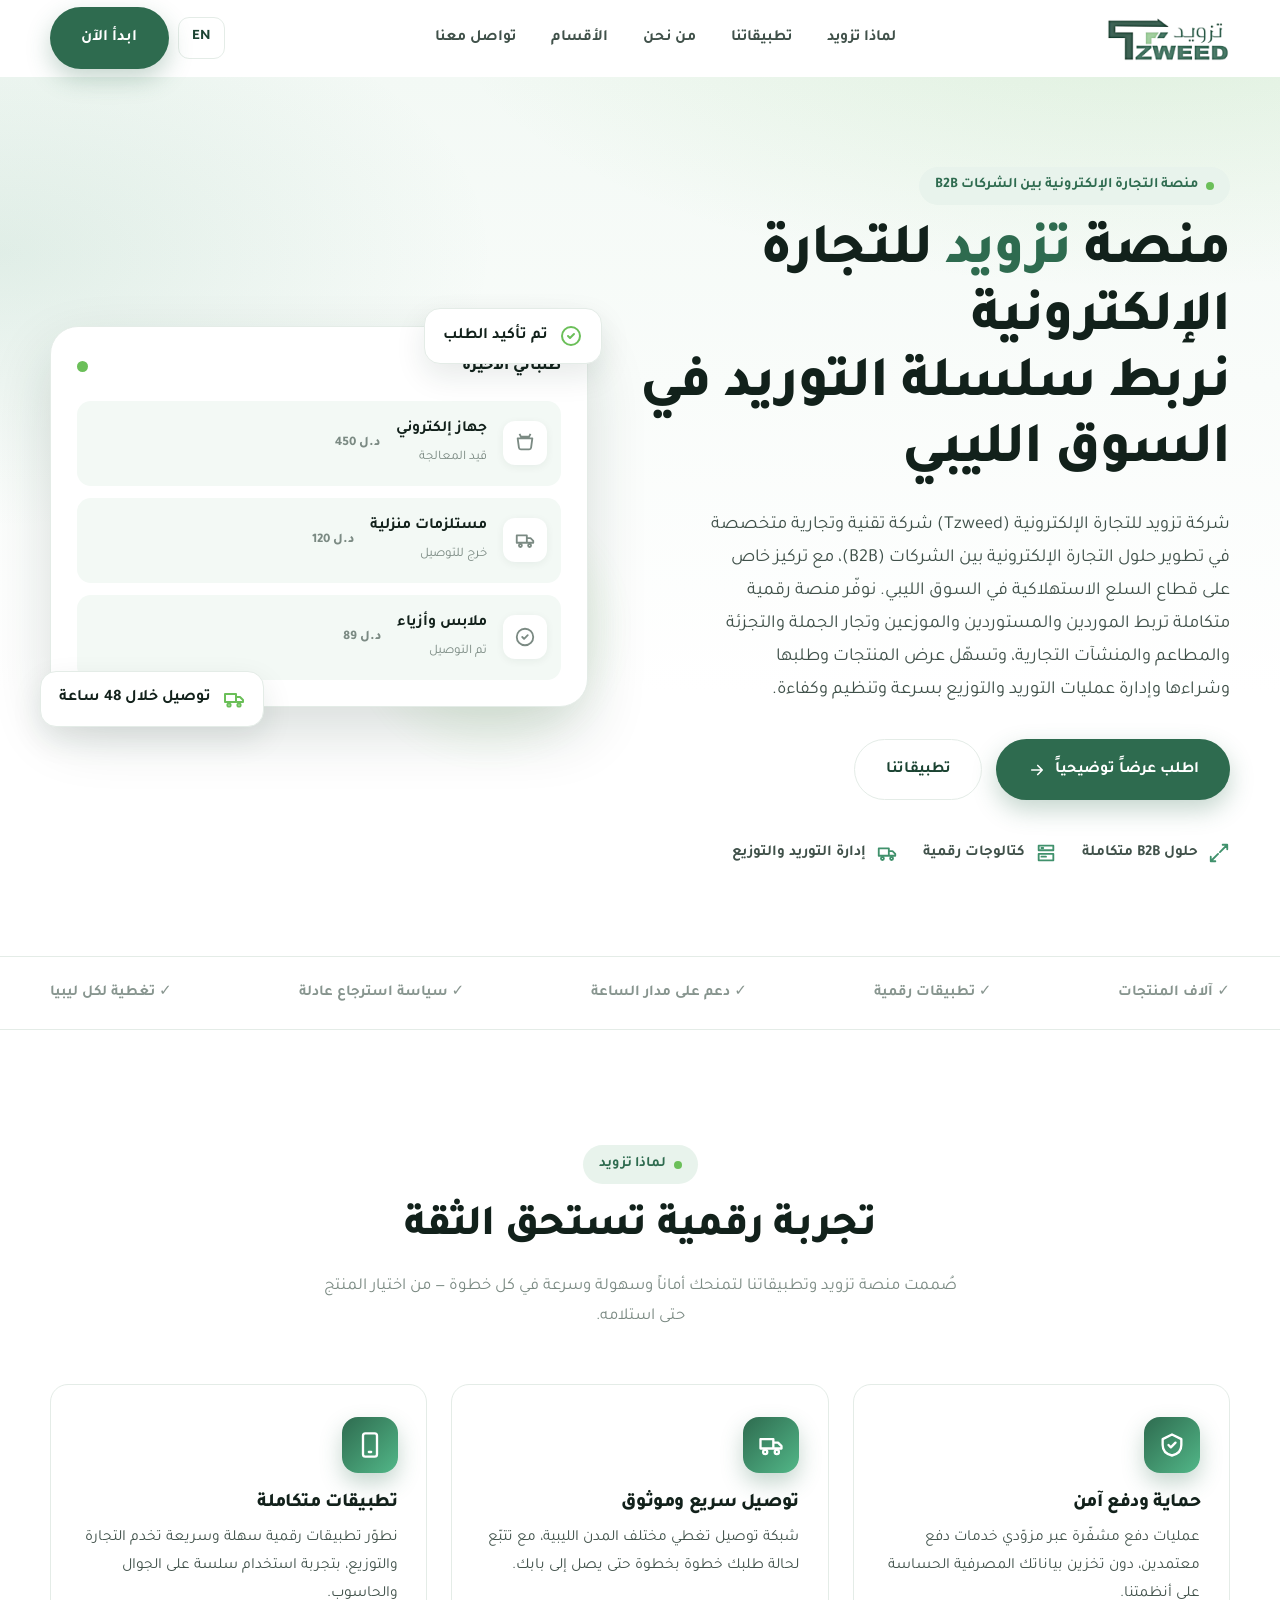
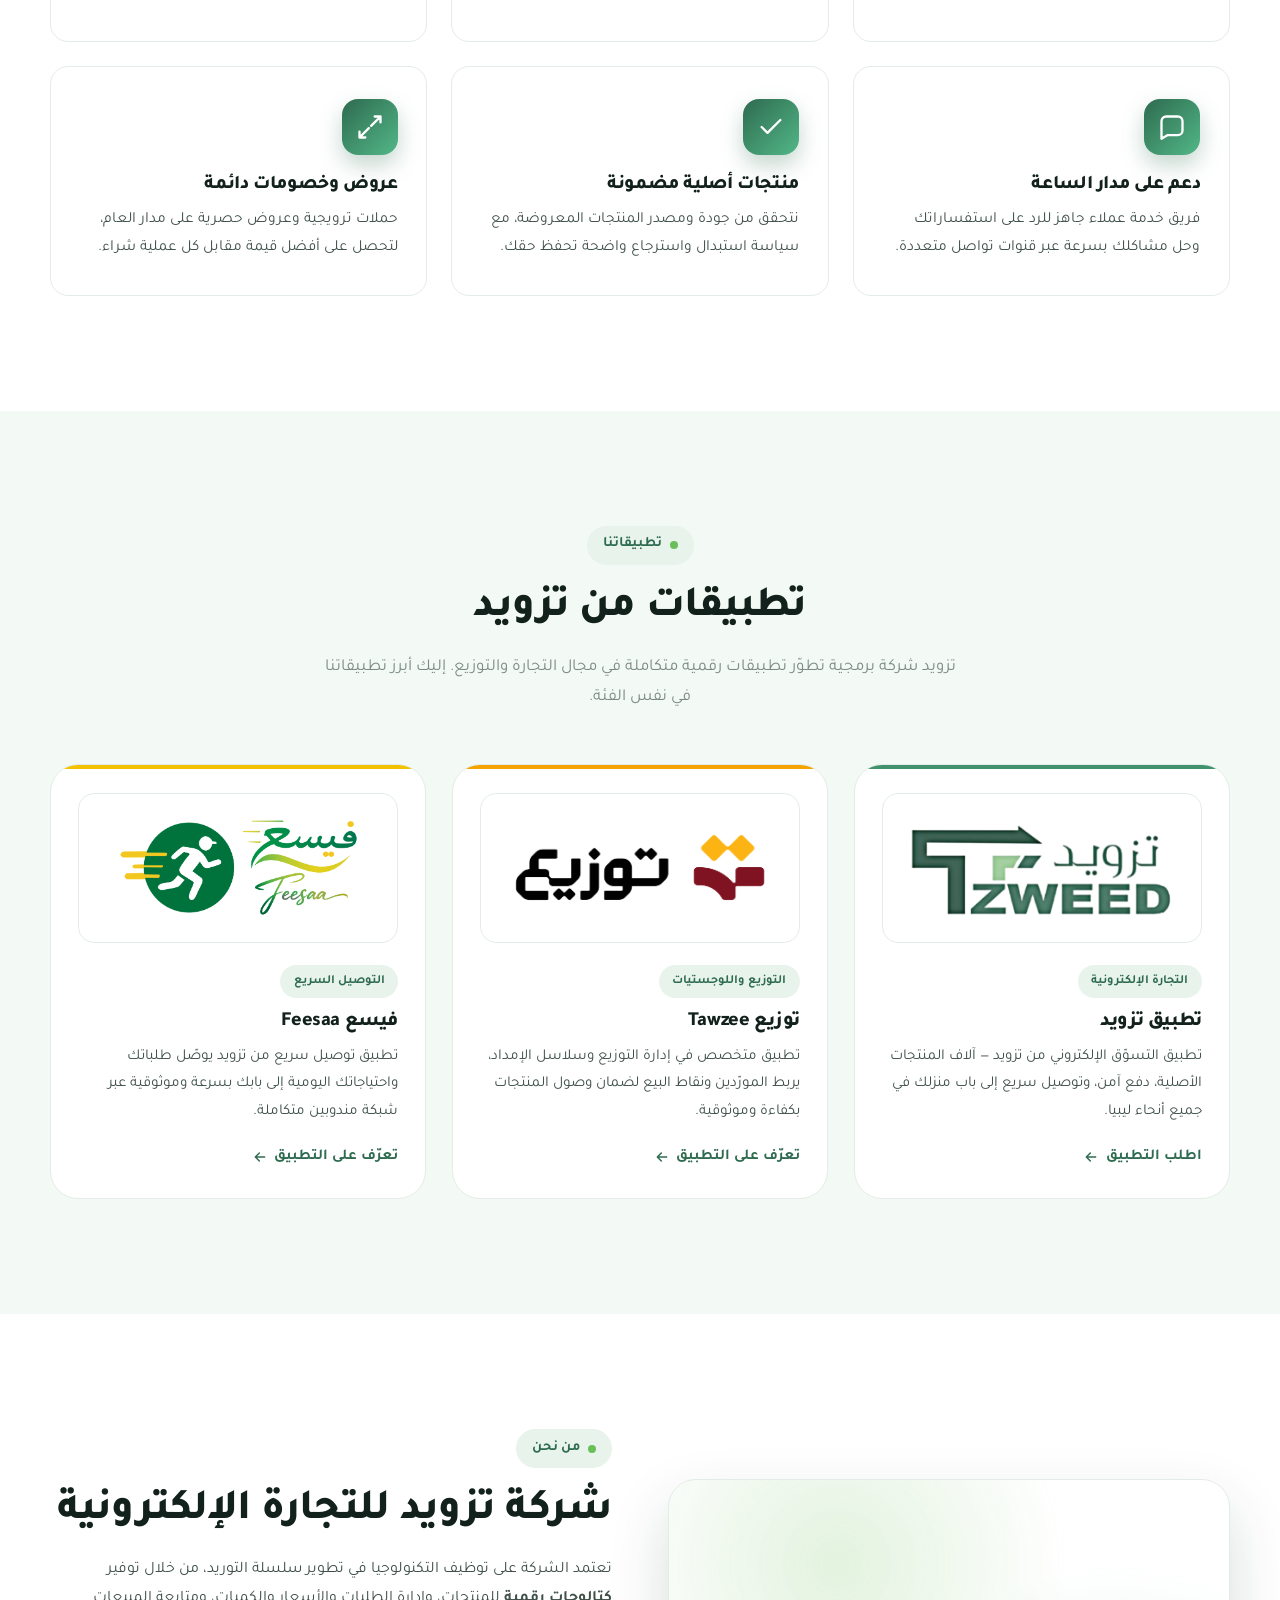
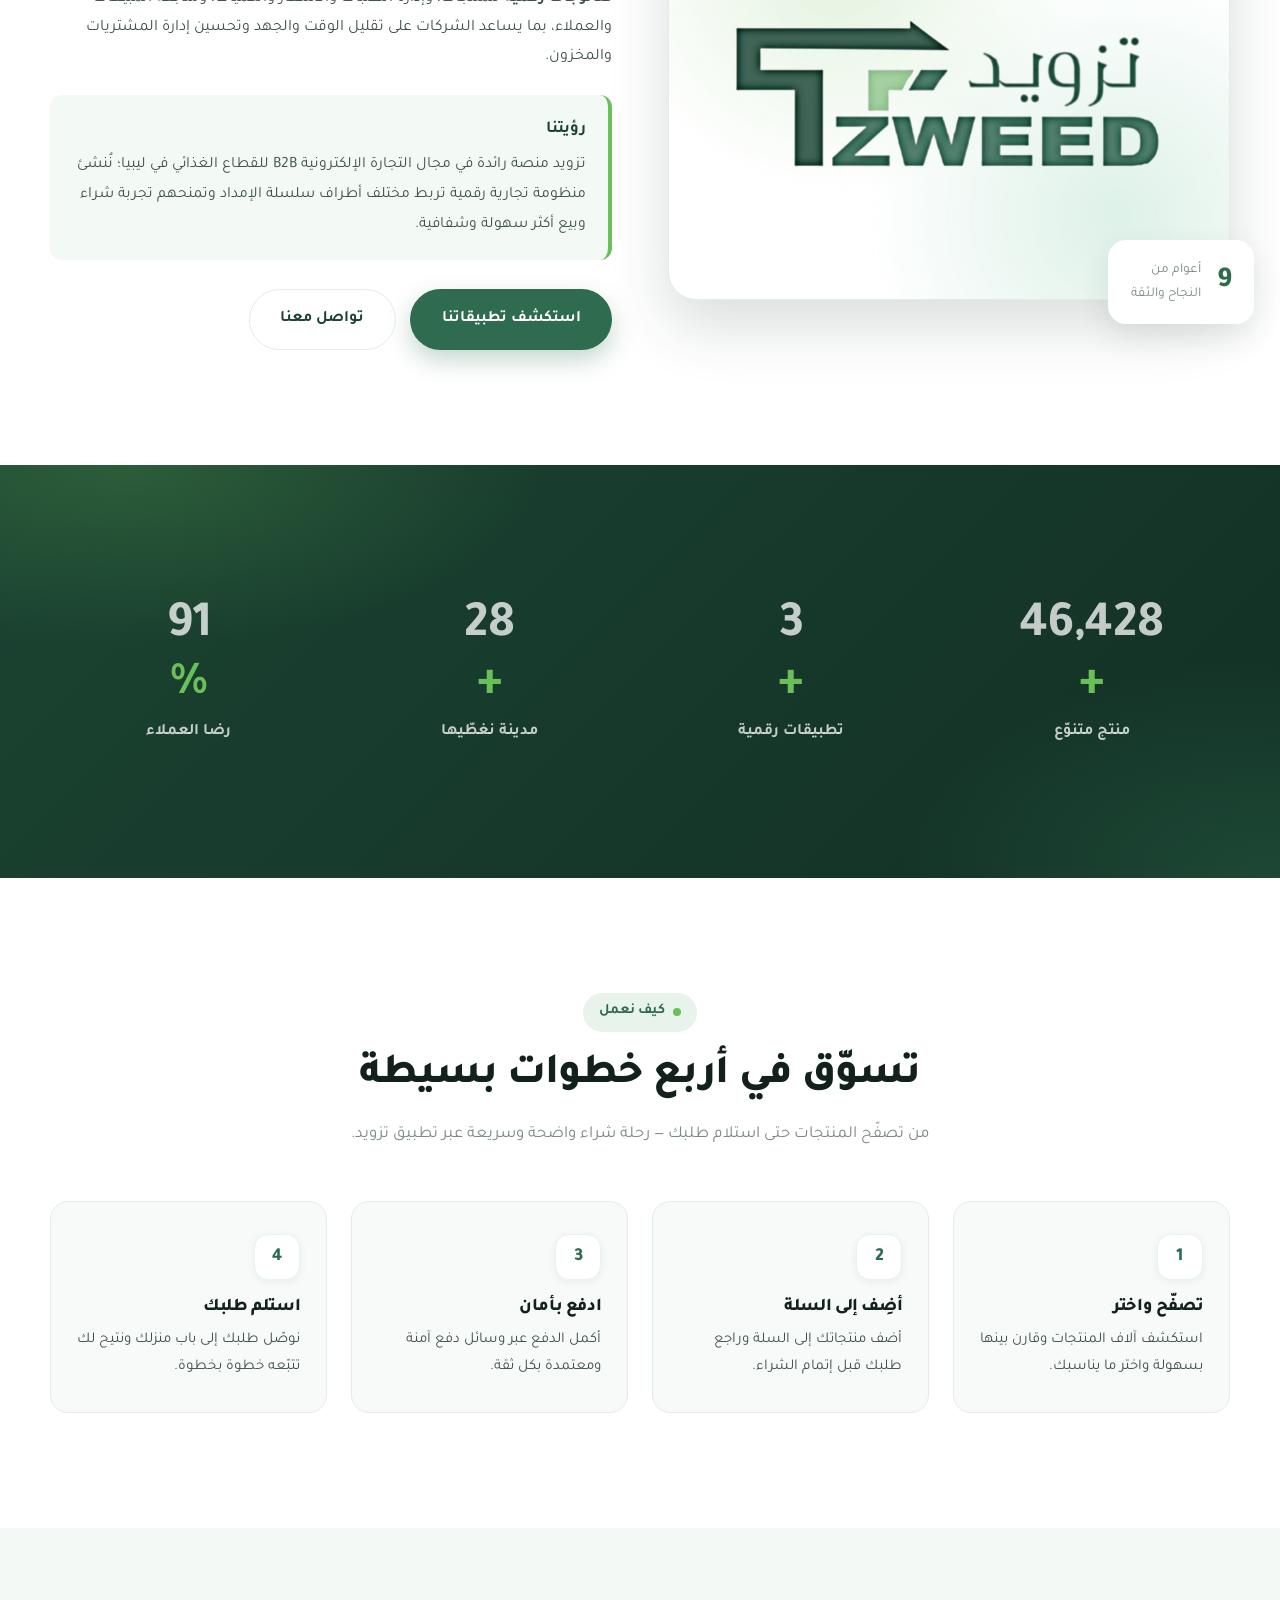
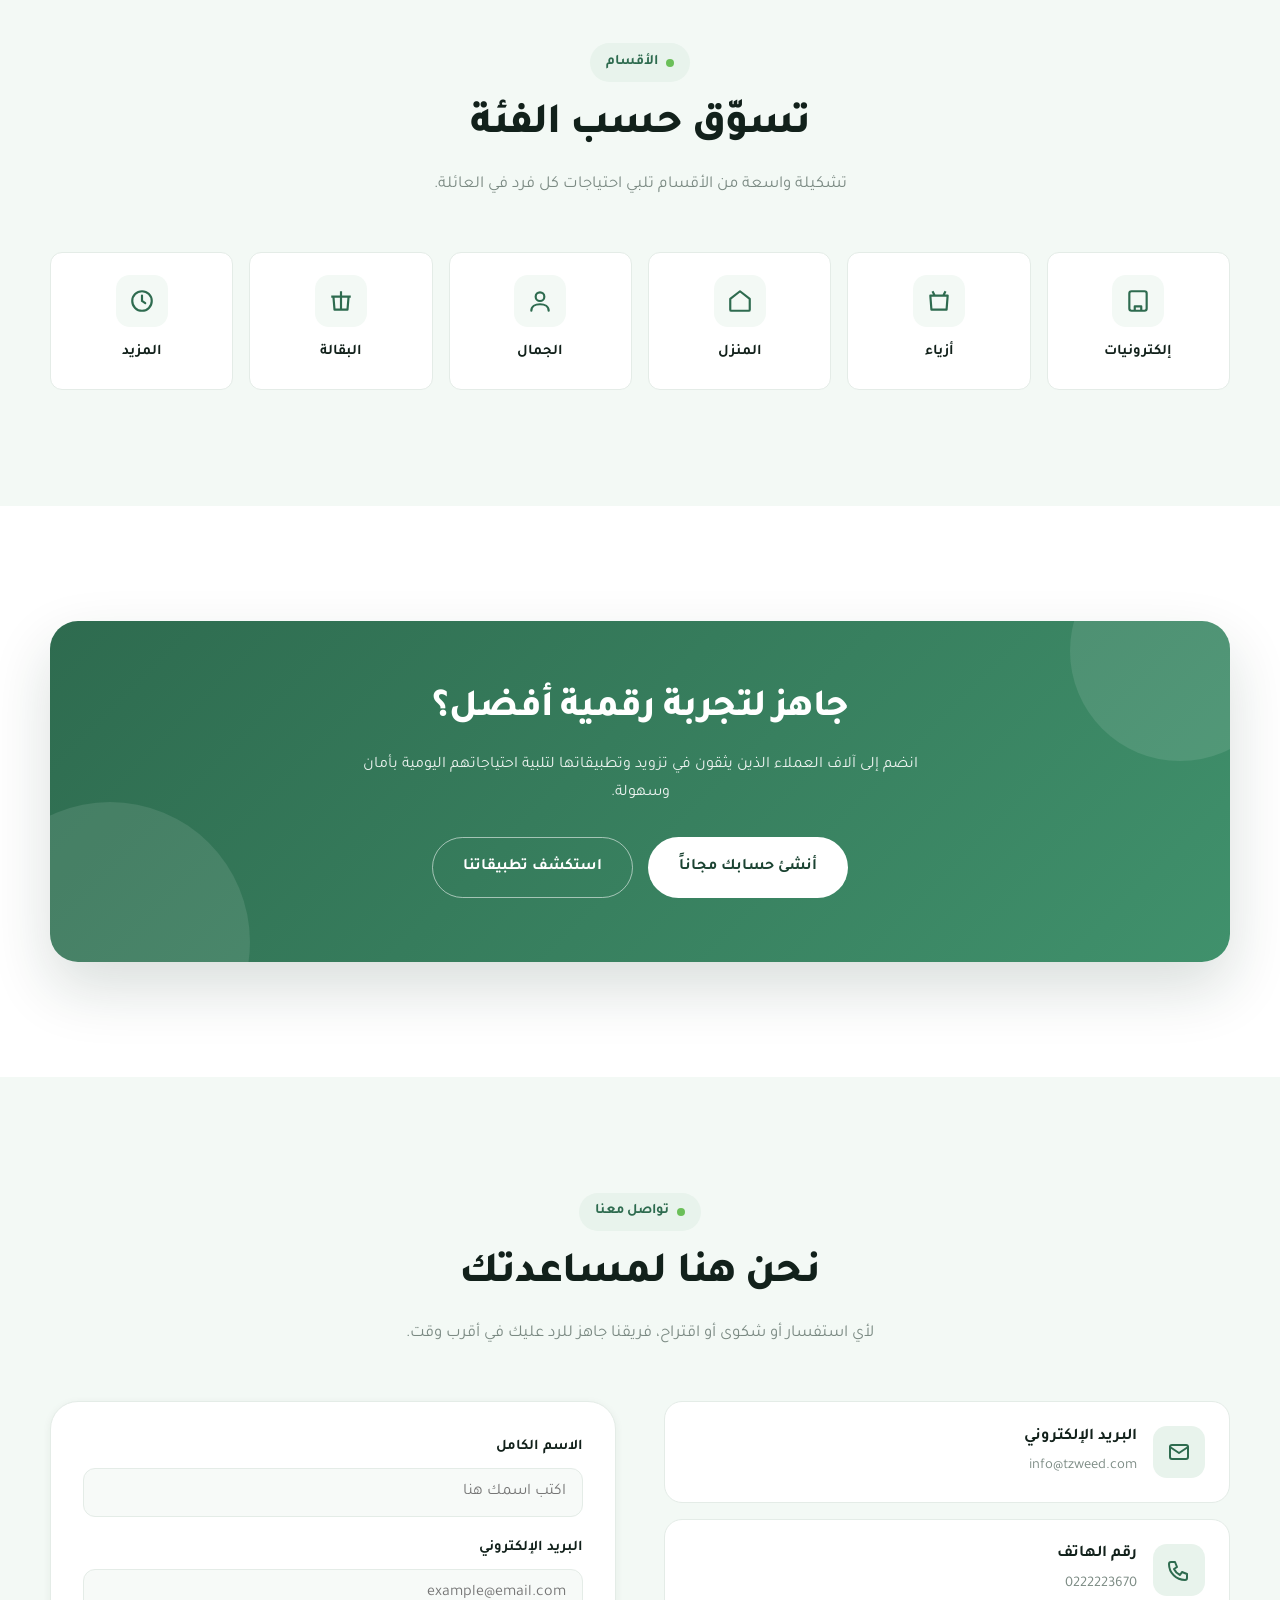
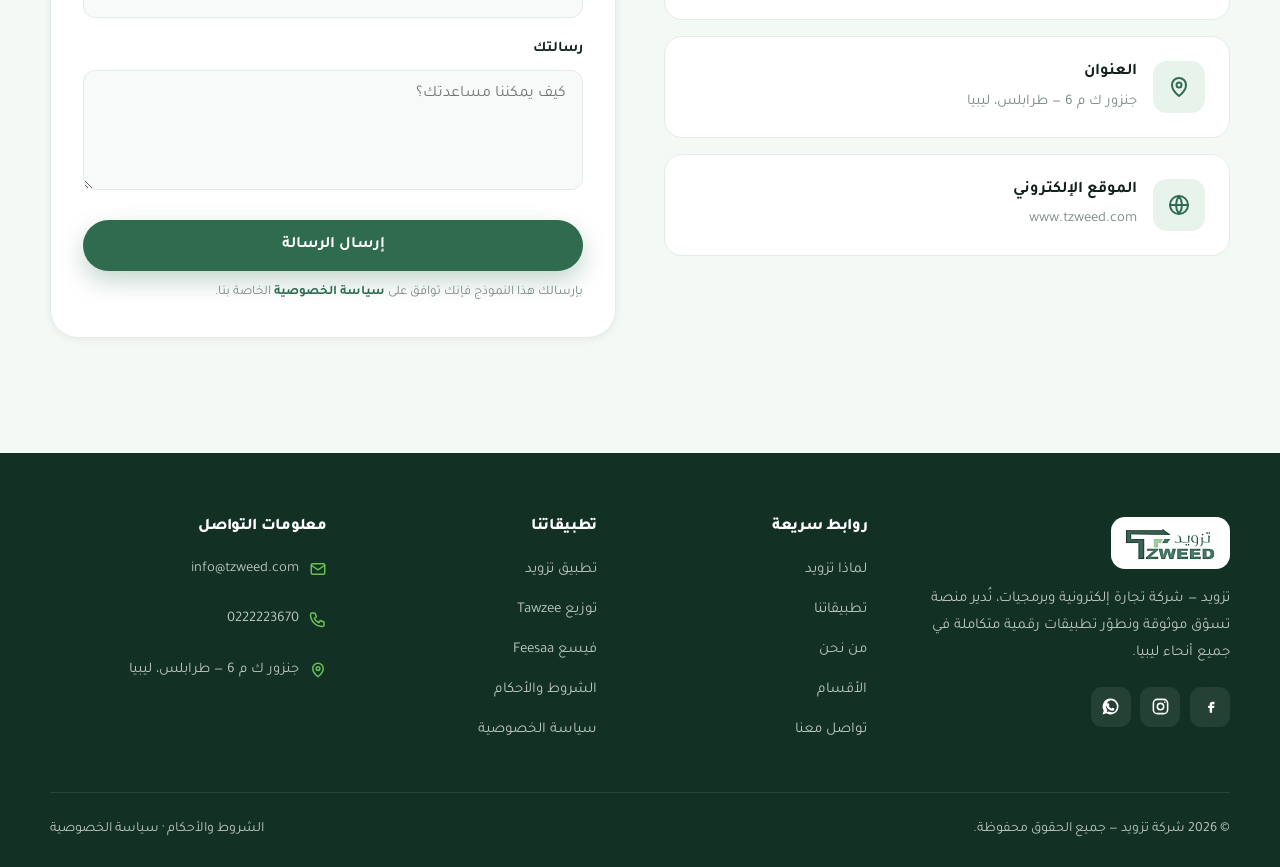
==== index.html @ 56170cd0 "Initial commit: Tzweed bilingual B2B site + cPanel auto-deploy - Static site: index, terms, privacy " ====
<!DOCTYPE html>
<html lang="ar" dir="rtl">
<head>
<meta charset="UTF-8">
<meta name="viewport" content="width=device-width, initial-scale=1">
<title>تزويد | Tzweed — التجارة الإلكترونية B2B</title>
<meta name="description" content="تزويد — منصة تجارة إلكترونية بين الشركات B2B لقطاع السلع الاستهلاكية في ليبيا. Tzweed B2B e‑commerce platform for the Libyan consumer‑goods sector.">
<link rel="icon" type="image/png" href="assets/logo.png">
<link rel="preconnect" href="https://fonts.googleapis.com">
<link rel="preconnect" href="https://fonts.gstatic.com" crossorigin>
<link href="https://fonts.googleapis.com/css2?family=Tajawal:wght@400;500;700;800&family=Cairo:wght@600;700;800&display=swap" rel="stylesheet">
<link rel="stylesheet" href="css/styles.css">
</head>
<body>

<!-- ============ HEADER ============ -->
<header class="site-header">
  <div class="container nav">
    <a href="index.html" class="brand" aria-label="تزويد Tzweed">
      <img src="assets/logo.png" alt="تزويد Tzweed" class="brand-logo">
    </a>
    <nav class="nav-links" aria-label="التنقل الرئيسي">
      <a href="#features" data-i18n="nav.features">لماذا تزويد</a>
      <a href="#apps" data-i18n="nav.apps">تطبيقاتنا</a>
      <a href="#about" data-i18n="nav.about">من نحن</a>
      <a href="#categories" data-i18n="nav.categories">الأقسام</a>
      <a href="#contact" data-i18n="nav.contact">تواصل معنا</a>
    </nav>
    <div class="nav-cta">
      <button id="langToggle" class="lang-toggle" aria-label="Switch language">EN</button>
      <a href="#contact" class="btn btn-primary" data-i18n="nav.start">ابدأ الآن</a>
      <button class="nav-toggle" aria-label="القائمة"><span></span><span></span><span></span></button>
    </div>
  </div>
</header>

<!-- ============ HERO ============ -->
<section class="hero">
  <div class="container hero-grid">
    <div class="hero-copy reveal">
      <span class="eyebrow" data-i18n="hero.eyebrow">منصة التجارة الإلكترونية بين الشركات B2B</span>
      <h1 data-i18n="hero.title">منصة <span class="hl">تزويد</span> للتجارة الإلكترونية<br>نربط سلسلة التوريد في السوق الليبي</h1>
      <p class="lead" data-i18n="hero.lead">شركة تزويد للتجارة الإلكترونية (Tzweed) شركة تقنية وتجارية متخصصة في تطوير حلول التجارة الإلكترونية بين الشركات (B2B)، مع تركيز خاص على قطاع السلع الاستهلاكية في السوق الليبي. نوفّر منصة رقمية متكاملة تربط الموردين والمستوردين والموزعين وتجار الجملة والتجزئة والمطاعم والمنشآت التجارية، وتسهّل عرض المنتجات وطلبها وشراءها وإدارة عمليات التوريد والتوزيع بسرعة وتنظيم وكفاءة.</p>
      <div class="hero-actions">
        <a href="#contact" class="btn btn-primary"><span data-i18n="hero.cta1">اطلب عرضاً توضيحياً</span>
          <svg viewBox="0 0 24 24" fill="none" stroke="currentColor" stroke-width="2.2"><path d="M5 12h14M13 6l6 6-6 6" stroke-linecap="round" stroke-linejoin="round"/></svg>
        </a>
        <a href="#apps" class="btn btn-ghost" data-i18n="hero.cta2">تطبيقاتنا</a>
      </div>
      <div class="hero-badges">
        <div class="hero-badge">
          <svg viewBox="0 0 24 24" fill="none" stroke="currentColor" stroke-width="2"><path d="M16 3h5v5M21 3l-8 8M8 21H3v-5M3 21l8-8" stroke-linecap="round" stroke-linejoin="round"/></svg>
          <span data-i18n="hero.badge1">حلول B2B متكاملة</span>
        </div>
        <div class="hero-badge">
          <svg viewBox="0 0 24 24" fill="none" stroke="currentColor" stroke-width="2"><path d="M4 4h16v5H4zM4 13h16v7H4z" stroke-linejoin="round"/><path d="M7 6.5h2M7 16h5" stroke-linecap="round"/></svg>
          <span data-i18n="hero.badge2">كتالوجات رقمية</span>
        </div>
        <div class="hero-badge">
          <svg viewBox="0 0 24 24" fill="none" stroke="currentColor" stroke-width="2"><path d="M3 7h11v8H3zM14 10h4l3 3v2h-7z" stroke-linejoin="round"/><circle cx="7" cy="18" r="1.6"/><circle cx="17" cy="18" r="1.6"/></svg>
          <span data-i18n="hero.badge3">إدارة التوريد والتوزيع</span>
        </div>
      </div>
    </div>

    <div class="hero-visual reveal" data-d="2">
      <div class="hero-blob"></div>
      <div class="hero-float f1">
        <svg viewBox="0 0 24 24" fill="none" stroke="currentColor" stroke-width="2"><path d="M9 12l2 2 4-4" stroke-linecap="round" stroke-linejoin="round"/><circle cx="12" cy="12" r="9"/></svg>
        <span data-i18n="hero.float1">تم تأكيد الطلب</span>
      </div>
      <div class="hero-card">
        <div class="hero-card-top">
          <span class="hc-title" data-i18n="hero.card.title">طلباتي الأخيرة</span>
          <span class="dot"></span>
        </div>
        <div class="hc-row">
          <span class="hc-ico"><svg viewBox="0 0 24 24" fill="none" stroke="currentColor" stroke-width="2"><path d="M6 2l1.5 3h9L18 2M4 7h16l-1.4 10.2A2 2 0 0 1 16.6 19H7.4a2 2 0 0 1-2-1.8L4 7z" stroke-linejoin="round"/></svg></span>
          <div><b data-i18n="hero.card.r1">جهاز إلكتروني</b><span data-i18n="hero.card.r1s">قيد المعالجة</span></div>
          <span class="hc-amt" dir="ltr">450 د.ل</span>
        </div>
        <div class="hc-row">
          <span class="hc-ico"><svg viewBox="0 0 24 24" fill="none" stroke="currentColor" stroke-width="2"><path d="M3 7h11v8H3zM14 10h4l3 3v2h-7z" stroke-linejoin="round"/><circle cx="7" cy="18" r="1.6"/><circle cx="17" cy="18" r="1.6"/></svg></span>
          <div><b data-i18n="hero.card.r2">مستلزمات منزلية</b><span data-i18n="hero.card.r2s">خرج للتوصيل</span></div>
          <span class="hc-amt" dir="ltr">120 د.ل</span>
        </div>
        <div class="hc-row" style="margin-bottom:0">
          <span class="hc-ico"><svg viewBox="0 0 24 24" fill="none" stroke="currentColor" stroke-width="2"><path d="M9 12l2 2 4-4" stroke-linecap="round" stroke-linejoin="round"/><circle cx="12" cy="12" r="9"/></svg></span>
          <div><b data-i18n="hero.card.r3">ملابس وأزياء</b><span data-i18n="hero.card.r3s">تم التوصيل</span></div>
          <span class="hc-amt" dir="ltr">89 د.ل</span>
        </div>
      </div>
      <div class="hero-float f2">
        <svg viewBox="0 0 24 24" fill="none" stroke="currentColor" stroke-width="2"><path d="M3 7h11v8H3zM14 10h4l3 3v2h-7z" stroke-linejoin="round"/><circle cx="7" cy="18" r="1.6"/><circle cx="17" cy="18" r="1.6"/></svg>
        <span data-i18n="hero.float2">توصيل خلال 48 ساعة</span>
      </div>
    </div>
  </div>
</section>

<!-- ============ TRUST BAR ============ -->
<div class="trust">
  <div class="container trust-inner">
    <span data-i18n="trust1">✓ آلاف المنتجات</span>
    <span data-i18n="trust2">✓ تطبيقات رقمية</span>
    <span data-i18n="trust3">✓ دعم على مدار الساعة</span>
    <span data-i18n="trust4">✓ سياسة استرجاع عادلة</span>
    <span data-i18n="trust5">✓ تغطية لكل ليبيا</span>
  </div>
</div>

<!-- ============ FEATURES ============ -->
<section class="section" id="features">
  <div class="container">
    <div class="sec-head center reveal">
      <span class="eyebrow" data-i18n="feat.eyebrow">لماذا تزويد</span>
      <h2 class="sec-title" data-i18n="feat.title">تجربة رقمية تستحق الثقة</h2>
      <p class="sec-sub" data-i18n="feat.sub">صُممت منصة تزويد وتطبيقاتنا لتمنحك أماناً وسهولة وسرعة في كل خطوة — من اختيار المنتج حتى استلامه.</p>
    </div>
    <div class="features-grid">
      <article class="feature reveal" data-d="1">
        <div class="f-ico"><svg viewBox="0 0 24 24" fill="none" stroke="currentColor" stroke-width="2"><path d="M12 3l8 4v5c0 5-3.5 8-8 9-4.5-1-8-4-8-9V7z" stroke-linejoin="round"/><path d="M9 12l2 2 4-4" stroke-linecap="round" stroke-linejoin="round"/></svg></div>
        <h3 data-i18n="feat.1t">حماية ودفع آمن</h3>
        <p data-i18n="feat.1p">عمليات دفع مشفّرة عبر مزوّدي خدمات دفع معتمدين، دون تخزين بياناتك المصرفية الحساسة على أنظمتنا.</p>
      </article>
      <article class="feature reveal" data-d="2">
        <div class="f-ico"><svg viewBox="0 0 24 24" fill="none" stroke="currentColor" stroke-width="2"><path d="M3 7h11v8H3zM14 10h4l3 3v2h-7z" stroke-linejoin="round"/><circle cx="7" cy="18" r="1.8"/><circle cx="17" cy="18" r="1.8"/></svg></div>
        <h3 data-i18n="feat.2t">توصيل سريع وموثوق</h3>
        <p data-i18n="feat.2p">شبكة توصيل تغطي مختلف المدن الليبية، مع تتبّع لحالة طلبك خطوة بخطوة حتى يصل إلى بابك.</p>
      </article>
      <article class="feature reveal" data-d="3">
        <div class="f-ico"><svg viewBox="0 0 24 24" fill="none" stroke="currentColor" stroke-width="2"><rect x="6" y="2" width="12" height="20" rx="2"/><path d="M11 18h2" stroke-linecap="round"/></svg></div>
        <h3 data-i18n="feat.3t">تطبيقات متكاملة</h3>
        <p data-i18n="feat.3p">نطوّر تطبيقات رقمية سهلة وسريعة تخدم التجارة والتوزيع، بتجربة استخدام سلسة على الجوال والحاسوب.</p>
      </article>
      <article class="feature reveal" data-d="1">
        <div class="f-ico"><svg viewBox="0 0 24 24" fill="none" stroke="currentColor" stroke-width="2"><path d="M21 15a4 4 0 0 1-4 4H8l-5 3V7a4 4 0 0 1 4-4h10a4 4 0 0 1 4 4z" stroke-linejoin="round"/></svg></div>
        <h3 data-i18n="feat.4t">دعم على مدار الساعة</h3>
        <p data-i18n="feat.4p">فريق خدمة عملاء جاهز للرد على استفساراتك وحل مشاكلك بسرعة عبر قنوات تواصل متعددة.</p>
      </article>
      <article class="feature reveal" data-d="2">
        <div class="f-ico"><svg viewBox="0 0 24 24" fill="none" stroke="currentColor" stroke-width="2"><path d="M20 6L9 17l-5-5" stroke-linecap="round" stroke-linejoin="round"/></svg></div>
        <h3 data-i18n="feat.5t">منتجات أصلية مضمونة</h3>
        <p data-i18n="feat.5p">نتحقق من جودة ومصدر المنتجات المعروضة، مع سياسة استبدال واسترجاع واضحة تحفظ حقك.</p>
      </article>
      <article class="feature reveal" data-d="3">
        <div class="f-ico"><svg viewBox="0 0 24 24" fill="none" stroke="currentColor" stroke-width="2"><path d="M16 3h5v5M21 3l-8 8M8 21H3v-5M3 21l8-8" stroke-linecap="round" stroke-linejoin="round"/></svg></div>
        <h3 data-i18n="feat.6t">عروض وخصومات دائمة</h3>
        <p data-i18n="feat.6p">حملات ترويجية وعروض حصرية على مدار العام، لتحصل على أفضل قيمة مقابل كل عملية شراء.</p>
      </article>
    </div>
  </div>
</section>

<!-- ============ APPS ============ -->
<section class="section" id="apps" style="background:var(--green-mist)">
  <div class="container">
    <div class="sec-head center reveal">
      <span class="eyebrow" data-i18n="apps.eyebrow">تطبيقاتنا</span>
      <h2 class="sec-title" data-i18n="apps.title">تطبيقات من تزويد</h2>
      <p class="sec-sub" data-i18n="apps.sub">تزويد شركة برمجية تطوّر تطبيقات رقمية متكاملة في مجال التجارة والتوزيع. إليك أبرز تطبيقاتنا في نفس الفئة.</p>
    </div>
    <div class="companies">
      <!-- تطبيق تزويد -->
      <article class="company-card reveal" data-d="1">
        <span class="accent-bar" style="background:#40916c"></span>
        <div class="company-logo-box"><img src="assets/logo.png" alt="تطبيق تزويد"></div>
        <span class="sector" data-i18n="apps.tzweed.sector">التجارة الإلكترونية</span>
        <h3 data-i18n="apps.tzweed.name">تطبيق تزويد</h3>
        <p data-i18n="apps.tzweed.desc">تطبيق التسوّق الإلكتروني من تزويد — آلاف المنتجات الأصلية، دفع آمن، وتوصيل سريع إلى باب منزلك في جميع أنحاء ليبيا.</p>
        <a href="#contact" class="company-link"><span data-i18n="apps.tzweed.link">اطلب التطبيق</span>
          <svg viewBox="0 0 24 24" fill="none" stroke="currentColor" stroke-width="2.2"><path d="M19 12H5M11 6l-6 6 6 6" stroke-linecap="round" stroke-linejoin="round"/></svg>
        </a>
      </article>

      <!-- توزيع Tawzee -->
      <article class="company-card reveal" data-d="2">
        <span class="accent-bar" style="background:#f4a300"></span>
        <div class="company-logo-box"><img src="assets/companies/tawzee.png" alt="توزيع Tawzee" data-logo-tawzee></div>
        <span class="sector" data-i18n="apps.tawzee.sector">التوزيع واللوجستيات</span>
        <h3 data-i18n="apps.tawzee.name">توزيع Tawzee</h3>
        <p data-i18n="apps.tawzee.desc">تطبيق متخصص في إدارة التوزيع وسلاسل الإمداد، يربط المورّدين ونقاط البيع لضمان وصول المنتجات بكفاءة وموثوقية.</p>
        <a href="#contact" class="company-link"><span data-i18n="apps.tawzee.link">تعرّف على التطبيق</span>
          <svg viewBox="0 0 24 24" fill="none" stroke="currentColor" stroke-width="2.2"><path d="M19 12H5M11 6l-6 6 6 6" stroke-linecap="round" stroke-linejoin="round"/></svg>
        </a>
      </article>

      <!-- فيسع Feesaa -->
      <article class="company-card reveal" data-d="3">
        <span class="accent-bar" style="background:#f2c200"></span>
        <div class="company-logo-box"><img src="assets/companies/feesaa.png" alt="فيسع Feesaa"></div>
        <span class="sector" data-i18n="apps.feesaa.sector">التوصيل السريع</span>
        <h3 data-i18n="apps.feesaa.name">فيسع Feesaa</h3>
        <p data-i18n="apps.feesaa.desc">تطبيق توصيل سريع من تزويد يوصّل طلباتك واحتياجاتك اليومية إلى بابك بسرعة وموثوقية عبر شبكة مندوبين متكاملة.</p>
        <a href="#contact" class="company-link"><span data-i18n="apps.feesaa.link">تعرّف على التطبيق</span>
          <svg viewBox="0 0 24 24" fill="none" stroke="currentColor" stroke-width="2.2"><path d="M19 12H5M11 6l-6 6 6 6" stroke-linecap="round" stroke-linejoin="round"/></svg>
        </a>
      </article>
    </div>
  </div>
</section>

<!-- ============ ABOUT ============ -->
<section class="section" id="about">
  <div class="container split">
    <div class="about-visual reveal">
      <div class="about-img logo-frame">
        <img src="assets/logo.png" alt="تزويد" class="logo-big">
      </div>
      <div class="about-stat">
        <b data-count="9" data-suffix="">0</b>
        <span data-i18n="about.stat">أعوام من<br>النجاح والثقة</span>
      </div>
    </div>
    <div class="about-copy reveal" data-d="2">
      <span class="eyebrow" data-i18n="about.eyebrow">من نحن</span>
      <h2 class="sec-title" data-i18n="about.title">شركة تزويد للتجارة الإلكترونية</h2>
      <p style="margin-top:1rem" data-i18n="about.p">تعتمد الشركة على توظيف التكنولوجيا في تطوير سلسلة التوريد، من خلال توفير <strong>كتالوجات رقمية</strong> للمنتجات، وإدارة الطلبات والأسعار والكميات، ومتابعة المبيعات والعملاء، بما يساعد الشركات على تقليل الوقت والجهد وتحسين إدارة المشتريات والمخزون.</p>
      <div class="vision-box">
        <b data-i18n="about.vision.label">رؤيتنا</b>
        <span data-i18n="about.vision.text">تزويد منصة رائدة في مجال التجارة الإلكترونية B2B للقطاع الغذائي في ليبيا؛ نُنشئ منظومة تجارية رقمية تربط مختلف أطراف سلسلة الإمداد وتمنحهم تجربة شراء وبيع أكثر سهولة وشفافية.</span>
      </div>
      <div class="hero-actions" style="margin-top:1.8rem">
        <a href="#apps" class="btn btn-primary" data-i18n="about.cta1">استكشف تطبيقاتنا</a>
        <a href="#contact" class="btn btn-ghost" data-i18n="about.cta2">تواصل معنا</a>
      </div>
    </div>
  </div>
</section>

<!-- ============ STATS ============ -->
<section class="section stats">
  <div class="container stats-grid">
    <div class="stat reveal" data-d="1"><b><span data-count="50000" data-suffix="">0</span><span class="plus">+</span></b><span data-i18n="stat1">منتج متنوّع</span></div>
    <div class="stat reveal" data-d="2"><b><span data-count="3" data-suffix="">0</span><span class="plus">+</span></b><span data-i18n="stat2">تطبيقات رقمية</span></div>
    <div class="stat reveal" data-d="3"><b><span data-count="30" data-suffix="">0</span><span class="plus">+</span></b><span data-i18n="stat3">مدينة نغطّيها</span></div>
    <div class="stat reveal" data-d="4"><b><span data-count="98" data-suffix="">0</span><span class="plus">%</span></b><span data-i18n="stat4">رضا العملاء</span></div>
  </div>
</section>

<!-- ============ HOW IT WORKS ============ -->
<section class="section" id="how">
  <div class="container">
    <div class="sec-head center reveal">
      <span class="eyebrow" data-i18n="how.eyebrow">كيف نعمل</span>
      <h2 class="sec-title" data-i18n="how.title">تسوّق في أربع خطوات بسيطة</h2>
      <p class="sec-sub" data-i18n="how.sub">من تصفّح المنتجات حتى استلام طلبك — رحلة شراء واضحة وسريعة عبر تطبيق تزويد.</p>
    </div>
    <div class="steps">
      <div class="step reveal" data-d="1"><div class="num"></div><h3 data-i18n="how.1t">تصفّح واختر</h3><p data-i18n="how.1p">استكشف آلاف المنتجات وقارن بينها بسهولة واختر ما يناسبك.</p></div>
      <div class="step reveal" data-d="2"><div class="num"></div><h3 data-i18n="how.2t">أضِف إلى السلة</h3><p data-i18n="how.2p">أضف منتجاتك إلى السلة وراجع طلبك قبل إتمام الشراء.</p></div>
      <div class="step reveal" data-d="3"><div class="num"></div><h3 data-i18n="how.3t">ادفع بأمان</h3><p data-i18n="how.3p">أكمل الدفع عبر وسائل دفع آمنة ومعتمدة بكل ثقة.</p></div>
      <div class="step reveal" data-d="4"><div class="num"></div><h3 data-i18n="how.4t">استلم طلبك</h3><p data-i18n="how.4p">نوصّل طلبك إلى باب منزلك ونتيح لك تتبّعه خطوة بخطوة.</p></div>
    </div>
  </div>
</section>

<!-- ============ CATEGORIES ============ -->
<section class="section" id="categories" style="background:var(--green-mist)">
  <div class="container">
    <div class="sec-head center reveal">
      <span class="eyebrow" data-i18n="cat.eyebrow">الأقسام</span>
      <h2 class="sec-title" data-i18n="cat.title">تسوّق حسب الفئة</h2>
      <p class="sec-sub" data-i18n="cat.sub">تشكيلة واسعة من الأقسام تلبي احتياجات كل فرد في العائلة.</p>
    </div>
    <div class="cats">
      <div class="cat reveal" data-d="1"><div class="c-ico"><svg viewBox="0 0 24 24" fill="none" stroke="currentColor" stroke-width="2"><rect x="4" y="3" width="16" height="18" rx="2"/><path d="M9 21v-4h6v4" stroke-linejoin="round"/></svg></div><span data-i18n="cat.1">إلكترونيات</span></div>
      <div class="cat reveal" data-d="1"><div class="c-ico"><svg viewBox="0 0 24 24" fill="none" stroke="currentColor" stroke-width="2"><path d="M6 3l2 4h8l2-4M4 7h16l-1 13H5z" stroke-linejoin="round"/></svg></div><span data-i18n="cat.2">أزياء</span></div>
      <div class="cat reveal" data-d="2"><div class="c-ico"><svg viewBox="0 0 24 24" fill="none" stroke="currentColor" stroke-width="2"><path d="M3 10l9-7 9 7v10a1 1 0 0 1-1 1H4a1 1 0 0 1-1-1z" stroke-linejoin="round"/></svg></div><span data-i18n="cat.3">المنزل</span></div>
      <div class="cat reveal" data-d="2"><div class="c-ico"><svg viewBox="0 0 24 24" fill="none" stroke="currentColor" stroke-width="2"><circle cx="12" cy="8" r="4"/><path d="M4 21c0-4 3.5-6 8-6s8 2 8 6" stroke-linecap="round"/></svg></div><span data-i18n="cat.4">الجمال</span></div>
      <div class="cat reveal" data-d="3"><div class="c-ico"><svg viewBox="0 0 24 24" fill="none" stroke="currentColor" stroke-width="2"><path d="M12 3v18M3 8h18M5 8l1 12h12l1-12" stroke-linejoin="round"/></svg></div><span data-i18n="cat.5">البقالة</span></div>
      <div class="cat reveal" data-d="3"><div class="c-ico"><svg viewBox="0 0 24 24" fill="none" stroke="currentColor" stroke-width="2"><circle cx="12" cy="12" r="9"/><path d="M12 7v5l3 2" stroke-linecap="round"/></svg></div><span data-i18n="cat.6">المزيد</span></div>
    </div>
  </div>
</section>

<!-- ============ CTA ============ -->
<section class="section">
  <div class="container">
    <div class="cta reveal">
      <h2 data-i18n="cta.title">جاهز لتجربة رقمية أفضل؟</h2>
      <p data-i18n="cta.text">انضم إلى آلاف العملاء الذين يثقون في تزويد وتطبيقاتها لتلبية احتياجاتهم اليومية بأمان وسهولة.</p>
      <div class="hero-actions">
        <a href="#contact" class="btn btn-light" data-i18n="cta.b1">أنشئ حسابك مجاناً</a>
        <a href="#apps" class="btn btn-outline-light" data-i18n="cta.b2">استكشف تطبيقاتنا</a>
      </div>
    </div>
  </div>
</section>

<!-- ============ CONTACT ============ -->
<section class="section" id="contact" style="background:var(--green-mist)">
  <div class="container">
    <div class="sec-head center reveal">
      <span class="eyebrow" data-i18n="contact.eyebrow">تواصل معنا</span>
      <h2 class="sec-title" data-i18n="contact.title">نحن هنا لمساعدتك</h2>
      <p class="sec-sub" data-i18n="contact.sub">لأي استفسار أو شكوى أو اقتراح، فريقنا جاهز للرد عليك في أقرب وقت.</p>
    </div>
    <div class="contact-grid">
      <div class="contact-cards reveal">
        <a class="contact-card" href="mailto:info@tzweed.com">
          <span class="cc-ico"><svg viewBox="0 0 24 24" fill="none" stroke="currentColor" stroke-width="2"><rect x="3" y="5" width="18" height="14" rx="2"/><path d="M3 7l9 6 9-6" stroke-linecap="round" stroke-linejoin="round"/></svg></span>
          <div><b data-i18n="contact.email">البريد الإلكتروني</b><span dir="ltr">info@tzweed.com</span></div>
        </a>
        <a class="contact-card" href="tel:0222223670">
          <span class="cc-ico"><svg viewBox="0 0 24 24" fill="none" stroke="currentColor" stroke-width="2"><path d="M4 4h4l2 5-3 2a12 12 0 0 0 6 6l2-3 5 2v4a2 2 0 0 1-2 2A16 16 0 0 1 2 6a2 2 0 0 1 2-2z" stroke-linejoin="round"/></svg></span>
          <div><b data-i18n="contact.phone">رقم الهاتف</b><span dir="ltr">0222223670</span></div>
        </a>
        <div class="contact-card">
          <span class="cc-ico"><svg viewBox="0 0 24 24" fill="none" stroke="currentColor" stroke-width="2"><path d="M12 21s-7-5.5-7-11a7 7 0 0 1 14 0c0 5.5-7 11-7 11z" stroke-linejoin="round"/><circle cx="12" cy="10" r="2.5"/></svg></span>
          <div><b data-i18n="contact.addr">العنوان</b><span data-i18n="contact.addrv">جنزور ك م 6 — طرابلس، ليبيا</span></div>
        </div>
        <a class="contact-card" href="https://www.tzweed.com">
          <span class="cc-ico"><svg viewBox="0 0 24 24" fill="none" stroke="currentColor" stroke-width="2"><circle cx="12" cy="12" r="9"/><path d="M3 12h18M12 3a15 15 0 0 1 0 18M12 3a15 15 0 0 0 0 18" stroke-linecap="round"/></svg></span>
          <div><b data-i18n="contact.web">الموقع الإلكتروني</b><span dir="ltr">www.tzweed.com</span></div>
        </a>
      </div>

      <form class="contact-form reveal" data-d="2" id="contactForm">
        <div class="field">
          <label for="name" data-i18n="contact.f.name">الاسم الكامل</label>
          <input id="name" name="name" type="text" placeholder="اكتب اسمك هنا" data-i18n-ph="contact.f.namep" required>
        </div>
        <div class="field">
          <label for="email" data-i18n="contact.f.email">البريد الإلكتروني</label>
          <input id="email" name="email" type="email" placeholder="example@email.com" required>
        </div>
        <div class="field">
          <label for="msg" data-i18n="contact.f.msg">رسالتك</label>
          <textarea id="msg" name="msg" placeholder="كيف يمكننا مساعدتك؟" data-i18n-ph="contact.f.msgp" required></textarea>
        </div>
        <button type="submit" class="btn btn-primary" style="width:100%;justify-content:center" data-i18n="contact.f.send">إرسال الرسالة</button>
        <p class="form-note" data-i18n="contact.f.note">بإرسالك هذا النموذج فإنك توافق على <a href="privacy.html" style="color:var(--green-700);font-weight:700">سياسة الخصوصية</a> الخاصة بنا.</p>
      </form>
    </div>
  </div>
</section>

<!-- ============ FOOTER ============ -->
<footer class="site-footer">
  <div class="container">
    <div class="footer-grid">
      <div class="footer-brand">
        <a href="index.html" class="brand">
          <img src="assets/logo.png" alt="تزويد Tzweed" class="footer-logo">
        </a>
        <p data-i18n="footer.about">تزويد — شركة تجارة إلكترونية وبرمجيات، نُدير منصة تسوّق موثوقة ونطوّر تطبيقات رقمية متكاملة في جميع أنحاء ليبيا.</p>
        <div class="footer-social">
          <a href="#" aria-label="فيسبوك"><svg viewBox="0 0 24 24" fill="currentColor"><path d="M14 9h3V6h-3c-1.7 0-3 1.3-3 3v2H9v3h2v6h3v-6h2.5l.5-3H14v-1.5c0-.6.4-.5 0 0z"/></svg></a>
          <a href="#" aria-label="انستغرام"><svg viewBox="0 0 24 24" fill="none" stroke="currentColor" stroke-width="2"><rect x="3" y="3" width="18" height="18" rx="5"/><circle cx="12" cy="12" r="4"/><circle cx="17.5" cy="6.5" r="1" fill="currentColor" stroke="none"/></svg></a>
          <a href="#" aria-label="واتساب"><svg viewBox="0 0 24 24" fill="currentColor"><path d="M12 2a10 10 0 0 0-8.5 15.2L2 22l4.9-1.5A10 10 0 1 0 12 2zm0 2a8 8 0 0 1 6.3 12.9c-.2.3-1.4 2.5-4.3 2.5a8 8 0 0 1-4-1l-.4-.2-2.5.8.8-2.4-.2-.4A8 8 0 0 1 12 4zm4.4 10.3c-.2-.1-1.4-.7-1.6-.8-.2-.1-.4-.1-.5.1l-.7.9c-.1.1-.3.2-.5.1a6.5 6.5 0 0 1-3.2-2.8c-.1-.2 0-.4.1-.5l.4-.5.2-.4v-.4l-.8-1.8c-.2-.4-.4-.4-.5-.4H8c-.2 0-.5.1-.7.3-.3.3-.9.9-.9 2.1s.9 2.5 1 2.6c.1.2 1.8 2.9 4.5 4 .6.3 1.1.4 1.5.5.6.2 1.2.2 1.6.1.5-.1 1.4-.6 1.6-1.1.2-.6.2-1 .1-1.1z"/></svg></a>
        </div>
      </div>
      <div class="footer-col">
        <h4 data-i18n="footer.links">روابط سريعة</h4>
        <ul>
          <li><a href="#features" data-i18n="nav.features">لماذا تزويد</a></li>
          <li><a href="#apps" data-i18n="nav.apps">تطبيقاتنا</a></li>
          <li><a href="#about" data-i18n="nav.about">من نحن</a></li>
          <li><a href="#categories" data-i18n="nav.categories">الأقسام</a></li>
          <li><a href="#contact" data-i18n="nav.contact">تواصل معنا</a></li>
        </ul>
      </div>
      <div class="footer-col">
        <h4 data-i18n="footer.apps">تطبيقاتنا</h4>
        <ul>
          <li><a href="#apps" data-i18n="apps.tzweed.name">تطبيق تزويد</a></li>
          <li><a href="#apps" data-i18n="apps.tawzee.name">توزيع Tawzee</a></li>
          <li><a href="#apps" data-i18n="apps.feesaa.name">فيسع Feesaa</a></li>
          <li><a href="terms.html" data-i18n="footer.terms">الشروط والأحكام</a></li>
          <li><a href="privacy.html" data-i18n="footer.privacy">سياسة الخصوصية</a></li>
        </ul>
      </div>
      <div class="footer-col">
        <h4 data-i18n="footer.contact">معلومات التواصل</h4>
        <ul class="footer-contact">
          <li><svg viewBox="0 0 24 24" fill="none" stroke="currentColor" stroke-width="2"><rect x="3" y="5" width="18" height="14" rx="2"/><path d="M3 7l9 6 9-6" stroke-linecap="round"/></svg> <span dir="ltr">info@tzweed.com</span></li>
          <li><svg viewBox="0 0 24 24" fill="none" stroke="currentColor" stroke-width="2"><path d="M4 4h4l2 5-3 2a12 12 0 0 0 6 6l2-3 5 2v4a2 2 0 0 1-2 2A16 16 0 0 1 2 6a2 2 0 0 1 2-2z" stroke-linejoin="round"/></svg> <span dir="ltr">0222223670</span></li>
          <li><svg viewBox="0 0 24 24" fill="none" stroke="currentColor" stroke-width="2"><path d="M12 21s-7-5.5-7-11a7 7 0 0 1 14 0c0 5.5-7 11-7 11z" stroke-linejoin="round"/><circle cx="12" cy="10" r="2.5"/></svg> <span data-i18n="contact.addrv">جنزور ك م 6، طرابلس، ليبيا</span></li>
        </ul>
      </div>
    </div>
    <div class="footer-bottom">
      <span>© <span id="year">2026</span> <span data-i18n="footer.rights">شركة تزويد — جميع الحقوق محفوظة.</span></span>
      <span><a href="terms.html" data-i18n="footer.terms">الشروط والأحكام</a> · <a href="privacy.html" data-i18n="footer.privacy">سياسة الخصوصية</a></span>
    </div>
  </div>
</footer>

<script src="js/main.js"></script>
<script src="js/i18n.js"></script>
</body>
</html>
---- css/styles.css ----
/* =========================================================
   تزويد | Tzweed — Design System
   ========================================================= */
:root{
  /* Brand greens (from logo) */
  --green-900:#123024;
  --green-800:#1b4332;
  --green-700:#2e6b4f;   /* primary */
  --green-600:#40916c;
  --green-500:#52b788;
  --green-accent:#6bbf59; /* light green square in logo */
  --green-soft:#e8f3ec;
  --green-mist:#f3f9f5;

  --ink:#12211b;
  --body:#40514a;
  --muted:#7b8a83;
  --line:#e4ece7;
  --white:#ffffff;
  --cream:#f7faf8;

  --shadow-sm:0 2px 8px rgba(18,48,36,.06);
  --shadow-md:0 12px 30px rgba(18,48,36,.10);
  --shadow-lg:0 26px 60px rgba(18,48,36,.16);
  --radius:18px;
  --radius-sm:12px;
  --radius-lg:28px;
  --container:1180px;
  --ease:cubic-bezier(.22,.61,.36,1);
  --font:"Tajawal","Cairo",system-ui,-apple-system,"Segoe UI",sans-serif;
}

*{box-sizing:border-box;margin:0;padding:0}
html{scroll-behavior:smooth}
body{
  font-family:var(--font);
  color:var(--body);
  background:var(--white);
  line-height:1.8;
  direction:rtl;
  -webkit-font-smoothing:antialiased;
  overflow-x:hidden;
}
a{color:inherit;text-decoration:none}
img,svg{display:block;max-width:100%}
ul{list-style:none}
h1,h2,h3,h4{color:var(--ink);line-height:1.3;font-weight:800;letter-spacing:-.02em}

.container{width:min(100% - 40px,var(--container));margin-inline:auto}
.section{padding:clamp(64px,9vw,120px) 0}
.center{text-align:center}

/* ---------- buttons ---------- */
.btn{
  display:inline-flex;align-items:center;gap:.55rem;
  font-family:inherit;font-weight:700;font-size:1rem;
  padding:.95rem 1.9rem;border-radius:999px;cursor:pointer;
  border:1.5px solid transparent;transition:.28s var(--ease);
  white-space:nowrap;
}
.btn svg{width:18px;height:18px}
.btn-primary{background:var(--green-700);color:#fff;box-shadow:0 10px 24px rgba(46,107,79,.28)}
.btn-primary:hover{background:var(--green-800);transform:translateY(-2px);box-shadow:0 16px 34px rgba(46,107,79,.36)}
.btn-ghost{background:transparent;color:var(--green-800);border-color:var(--line)}
.btn-ghost:hover{border-color:var(--green-600);color:var(--green-700);background:var(--green-mist)}
.btn-light{background:#fff;color:var(--green-800)}
.btn-light:hover{transform:translateY(-2px);box-shadow:var(--shadow-md)}
.btn-outline-light{border-color:rgba(255,255,255,.55);color:#fff}
.btn-outline-light:hover{background:rgba(255,255,255,.12)}

/* ---------- section heading ---------- */
.eyebrow{
  display:inline-flex;align-items:center;gap:.5rem;
  color:var(--green-700);font-weight:700;font-size:.9rem;
  background:var(--green-soft);padding:.4rem 1rem;border-radius:999px;margin-bottom:1rem;
}
.eyebrow::before{content:"";width:8px;height:8px;border-radius:50%;background:var(--green-accent)}
.sec-title{font-size:clamp(1.7rem,3.4vw,2.7rem)}
.sec-sub{color:var(--muted);max-width:640px;margin:1rem auto 0;font-size:1.05rem}
.sec-head{margin-bottom:3.2rem}

/* =========================================================
   HEADER
   ========================================================= */
.site-header{
  position:sticky;top:0;z-index:60;
  background:rgba(255,255,255,.82);
  backdrop-filter:saturate(180%) blur(14px);
  border-bottom:1px solid transparent;transition:.3s var(--ease);
}
.site-header.scrolled{border-color:var(--line);box-shadow:var(--shadow-sm)}
.nav{display:flex;align-items:center;justify-content:space-between;height:76px;gap:1rem}
.brand{display:flex;align-items:center;gap:.7rem}
.brand-mark{width:42px;height:42px;flex:none}
/* original Tzweed logo lockup */
.brand-logo{height:46px;width:auto;flex:none;display:block}
.footer-logo{height:52px;width:auto;background:#fff;padding:9px 14px;border-radius:14px;display:block}
@media(max-width:640px){.brand-logo{height:40px}}
.brand-text{display:flex;flex-direction:column;line-height:1}
.brand-ar{font-size:1.4rem;font-weight:800;color:var(--green-800)}
.brand-en{font-size:.68rem;letter-spacing:.32em;color:var(--green-600);font-weight:700}
.nav-links{display:flex;align-items:center;gap:.4rem}
.nav-links a{
  padding:.55rem .9rem;border-radius:10px;font-weight:600;color:var(--body);
  font-size:.98rem;transition:.2s;position:relative;
}
.nav-links a:hover{color:var(--green-700);background:var(--green-mist)}
.nav-links a.active{color:var(--green-700)}
.nav-cta{display:flex;align-items:center;gap:.6rem}
.lang-toggle{
  font-family:inherit;font-weight:800;font-size:.9rem;cursor:pointer;
  min-width:42px;height:42px;padding:0 .8rem;border-radius:11px;
  border:1.5px solid var(--line);background:#fff;color:var(--green-800);
  transition:.2s var(--ease);letter-spacing:.02em;
}
.lang-toggle:hover{border-color:var(--green-600);color:var(--green-700);background:var(--green-mist)}
/* LTR (English) */
html[dir="ltr"] body{direction:ltr}
.nav-toggle{display:none;flex-direction:column;gap:5px;background:none;border:0;cursor:pointer;padding:8px}
.nav-toggle span{width:24px;height:2.5px;background:var(--green-800);border-radius:2px;transition:.3s}

/* =========================================================
   HERO
   ========================================================= */
.hero{
  position:relative;overflow:hidden;
  background:
    radial-gradient(1200px 500px at 90% -10%,rgba(107,191,89,.16),transparent 60%),
    radial-gradient(900px 500px at 0% 20%,rgba(64,145,108,.12),transparent 55%),
    linear-gradient(180deg,var(--green-mist),#fff 70%);
}
.hero-grid{
  display:grid;grid-template-columns:1.05fr .95fr;gap:3rem;align-items:center;
  padding:clamp(48px,7vw,96px) 0 clamp(56px,7vw,104px);
}
.hero h1{font-size:clamp(2.1rem,5vw,3.6rem);line-height:1.15}
.hero h1 .hl{color:var(--green-700);position:relative}
.hero p.lead{font-size:1.15rem;color:var(--body);margin:1.4rem 0 2rem;max-width:520px}
.hero-actions{display:flex;gap:.9rem;flex-wrap:wrap}
.hero-badges{display:flex;gap:1.6rem;margin-top:2.4rem;flex-wrap:wrap}
.hero-badge{display:flex;align-items:center;gap:.6rem;color:var(--body);font-weight:600;font-size:.95rem}
.hero-badge svg{width:22px;height:22px;color:var(--green-600)}

/* hero visual */
.hero-visual{position:relative}
.hero-card{
  background:#fff;border:1px solid var(--line);border-radius:var(--radius-lg);
  box-shadow:var(--shadow-lg);padding:1.6rem;position:relative;z-index:2;
}
.hero-card-top{display:flex;align-items:center;justify-content:space-between;margin-bottom:1.2rem}
.hero-card-top .dot{width:11px;height:11px;border-radius:50%;background:var(--green-accent)}
.hc-title{font-weight:800;color:var(--ink)}
.hc-row{display:flex;align-items:center;gap:1rem;padding:.9rem;border-radius:14px;background:var(--green-mist);margin-bottom:.7rem}
.hc-ico{width:44px;height:44px;border-radius:12px;display:grid;place-items:center;background:#fff;box-shadow:var(--shadow-sm);flex:none;color:var(--green-700)}
.hc-ico svg{width:22px;height:22px}
.hc-row b{display:block;color:var(--ink);font-size:.98rem}
.hc-row span{font-size:.82rem;color:var(--muted)}
.hc-amt{margin-inline-start:auto;font-weight:800;color:var(--green-700)}
.hero-float{
  position:absolute;background:#fff;border:1px solid var(--line);border-radius:16px;
  box-shadow:var(--shadow-md);padding:.8rem 1.1rem;display:flex;align-items:center;gap:.7rem;
  font-weight:700;color:var(--ink);z-index:3;
}
.hero-float svg{width:24px;height:24px;color:var(--green-accent)}
.hero-float.f1{top:-18px;inset-inline-start:-14px;animation:floaty 5s ease-in-out infinite}
.hero-float.f2{bottom:-20px;inset-inline-end:-10px;animation:floaty 6s ease-in-out infinite .5s}
.hero-blob{position:absolute;inset:auto -40px -60px auto;width:280px;height:280px;background:radial-gradient(circle,var(--green-accent),transparent 70%);opacity:.25;filter:blur(10px);z-index:0}
@keyframes floaty{50%{transform:translateY(-12px)}}

/* marquee / trust bar */
.trust{border-top:1px solid var(--line);border-bottom:1px solid var(--line);background:#fff}
.trust-inner{display:flex;align-items:center;justify-content:space-between;gap:2rem;padding:1.4rem 0;flex-wrap:wrap}
.trust-inner span{color:var(--muted);font-weight:700;font-size:.95rem;opacity:.9}

/* =========================================================
   FEATURES
   ========================================================= */
.features-grid{display:grid;grid-template-columns:repeat(3,1fr);gap:1.5rem}
.feature{
  background:#fff;border:1px solid var(--line);border-radius:var(--radius);
  padding:2rem 1.8rem;transition:.3s var(--ease);position:relative;overflow:hidden;
}
.feature::after{content:"";position:absolute;inset-inline-end:-30px;top:-30px;width:120px;height:120px;background:var(--green-soft);border-radius:50%;opacity:0;transition:.3s}
.feature:hover{transform:translateY(-6px);box-shadow:var(--shadow-md);border-color:transparent}
.feature:hover::after{opacity:1}
.feature .f-ico{
  width:56px;height:56px;border-radius:16px;display:grid;place-items:center;
  background:linear-gradient(135deg,var(--green-700),var(--green-500));color:#fff;
  margin-bottom:1.2rem;position:relative;z-index:1;box-shadow:0 10px 22px rgba(46,107,79,.28);
}
.feature .f-ico svg{width:28px;height:28px}
.feature h3{font-size:1.2rem;margin-bottom:.5rem;position:relative;z-index:1}
.feature p{font-size:.97rem;position:relative;z-index:1}

/* =========================================================
   COMPANIES (subsidiaries)
   ========================================================= */
.companies{display:grid;grid-template-columns:repeat(3,1fr);gap:1.6rem}
.company-card{
  background:#fff;border:1px solid var(--line);border-radius:var(--radius-lg);
  padding:1.7rem;display:flex;flex-direction:column;position:relative;overflow:hidden;
  transition:.3s var(--ease);
}
.company-card:hover{transform:translateY(-7px);box-shadow:var(--shadow-lg);border-color:transparent}
.company-card .accent-bar{position:absolute;top:0;inset-inline:0;height:4px;background:var(--green-accent)}
.company-logo-box{
  height:150px;border-radius:16px;background:#fff;border:1px solid var(--line);
  display:flex;align-items:center;justify-content:center;padding:1.4rem 1.6rem;
  margin-bottom:1.4rem;overflow:hidden;
}
.company-logo-box img{width:100%;height:100%;object-fit:contain;display:block}
.company-ph{font-size:2rem;font-weight:800;color:var(--green-800);letter-spacing:-.02em;text-align:center}
.company-ph small{display:block;font-size:.7rem;font-weight:700;color:var(--muted);letter-spacing:.28em;margin-top:.4rem}
.company-card .sector{
  display:inline-flex;align-self:flex-start;gap:.4rem;font-size:.78rem;font-weight:700;
  color:var(--green-700);background:var(--green-soft);padding:.32rem .85rem;border-radius:999px;margin-bottom:.7rem;
}
.company-card h3{font-size:1.25rem;margin-bottom:.5rem}
.company-card p{font-size:.95rem;flex:1;margin-bottom:0}
.company-link{margin-top:1.15rem;display:inline-flex;align-items:center;gap:.4rem;font-weight:700;color:var(--green-700);font-size:.95rem}
.company-link svg{width:16px;height:16px;transition:.2s}
.company-card:hover .company-link svg{transform:translateX(-5px)}
@media(max-width:980px){.companies{grid-template-columns:1fr 1fr}}
@media(max-width:640px){.companies{grid-template-columns:1fr}}

/* =========================================================
   ABOUT / SPLIT
   ========================================================= */
.split{display:grid;grid-template-columns:1fr 1fr;gap:3.5rem;align-items:center}
.about-visual{position:relative}
.about-img{
  border-radius:var(--radius-lg);overflow:hidden;box-shadow:var(--shadow-lg);
  aspect-ratio:4/3;background:linear-gradient(140deg,var(--green-700),var(--green-900));
  display:grid;place-items:center;position:relative;
}
.about-img .glyph{width:46%;opacity:.9}
.about-img.logo-frame{background:#fff;border:1px solid var(--line)}
.about-img.logo-frame::before{opacity:.55}
.about-img .logo-big{width:78%;position:relative;z-index:1}
.about-img::before{content:"";position:absolute;inset:0;background:
  radial-gradient(circle at 30% 20%,rgba(107,191,89,.35),transparent 45%),
  radial-gradient(circle at 80% 80%,rgba(82,183,136,.35),transparent 45%);}
.about-stat{
  position:absolute;inset-inline-start:-24px;bottom:-24px;background:#fff;
  border-radius:18px;box-shadow:var(--shadow-md);padding:1.1rem 1.4rem;display:flex;gap:1rem;align-items:center;
}
.about-stat b{font-size:1.8rem;color:var(--green-700);font-weight:800;line-height:1}
.about-stat span{font-size:.85rem;color:var(--muted)}
.check-list{margin-top:1.6rem;display:grid;gap:.9rem}
.check-list li{display:flex;gap:.75rem;align-items:flex-start;font-weight:600;color:var(--ink)}
.check-list li svg{width:22px;height:22px;color:var(--green-600);flex:none;margin-top:3px}
.vision-box{background:var(--green-mist);border-inline-start:4px solid var(--green-accent);padding:1.2rem 1.4rem;border-radius:12px;margin-top:1.5rem}
.vision-box b{display:block;color:var(--green-800);font-size:1.05rem;margin-bottom:.4rem}
.vision-box span{color:var(--body);font-size:.98rem;line-height:1.9}

/* =========================================================
   STATS
   ========================================================= */
.stats{background:linear-gradient(135deg,var(--green-800),var(--green-900));color:#fff;position:relative;overflow:hidden}
.stats::before{content:"";position:absolute;inset:0;background:
  radial-gradient(700px 300px at 10% 0,rgba(107,191,89,.22),transparent 60%),
  radial-gradient(700px 400px at 100% 100%,rgba(82,183,136,.18),transparent 55%);}
.stats-grid{display:grid;grid-template-columns:repeat(4,1fr);gap:1.5rem;position:relative;z-index:1}
.stat{text-align:center;padding:1rem}
.stat b{display:block;font-size:clamp(2.2rem,5vw,3.2rem);font-weight:800;color:#fff;line-height:1}
.stat b .plus{color:var(--green-accent)}
.stat span{color:rgba(255,255,255,.75);font-weight:600;margin-top:.4rem;display:block}

/* =========================================================
   SERVICES / STEPS
   ========================================================= */
.steps{display:grid;grid-template-columns:repeat(4,1fr);gap:1.5rem;counter-reset:step}
.step{position:relative;padding:2rem 1.6rem;border-radius:var(--radius);background:var(--cream);border:1px solid var(--line);transition:.3s var(--ease)}
.step:hover{background:#fff;box-shadow:var(--shadow-md);transform:translateY(-5px)}
.step .num{
  counter-increment:step;width:46px;height:46px;border-radius:14px;display:grid;place-items:center;
  background:#fff;color:var(--green-700);font-weight:800;font-size:1.15rem;box-shadow:var(--shadow-sm);margin-bottom:1rem;
  border:1.5px solid var(--green-soft);
}
.step .num::before{content:counter(step)}
.step h3{font-size:1.12rem;margin-bottom:.4rem}
.step p{font-size:.94rem}

/* =========================================================
   CATEGORIES
   ========================================================= */
.cats{display:grid;grid-template-columns:repeat(6,1fr);gap:1rem}
.cat{
  background:#fff;border:1px solid var(--line);border-radius:var(--radius-sm);
  padding:1.4rem .8rem;text-align:center;transition:.25s var(--ease);cursor:pointer;
}
.cat:hover{transform:translateY(-4px);box-shadow:var(--shadow-md);border-color:var(--green-soft)}
.cat .c-ico{width:52px;height:52px;margin:0 auto .7rem;border-radius:14px;display:grid;place-items:center;background:var(--green-mist);color:var(--green-700)}
.cat .c-ico svg{width:26px;height:26px}
.cat span{font-weight:700;color:var(--ink);font-size:.92rem}

/* =========================================================
   CTA BANNER
   ========================================================= */
.cta{
  background:linear-gradient(135deg,var(--green-700),var(--green-600));
  border-radius:var(--radius-lg);padding:clamp(2.4rem,5vw,4rem);text-align:center;color:#fff;
  position:relative;overflow:hidden;box-shadow:var(--shadow-lg);
}
.cta::before,.cta::after{content:"";position:absolute;border-radius:50%;background:rgba(255,255,255,.1)}
.cta::before{width:220px;height:220px;top:-80px;inset-inline-start:-60px}
.cta::after{width:280px;height:280px;bottom:-120px;inset-inline-end:-80px}
.cta h2{color:#fff;font-size:clamp(1.6rem,3.6vw,2.4rem);position:relative;z-index:1}
.cta p{color:rgba(255,255,255,.9);max-width:560px;margin:1rem auto 1.8rem;position:relative;z-index:1}
.cta .hero-actions{justify-content:center;position:relative;z-index:1}

/* =========================================================
   CONTACT
   ========================================================= */
.contact-grid{display:grid;grid-template-columns:1fr 1fr;gap:3rem;align-items:start}
.contact-cards{display:grid;gap:1rem}
.contact-card{display:flex;gap:1rem;align-items:center;background:#fff;border:1px solid var(--line);border-radius:var(--radius);padding:1.3rem 1.5rem;transition:.25s}
.contact-card:hover{box-shadow:var(--shadow-md);transform:translateY(-3px)}
.contact-card .cc-ico{width:52px;height:52px;border-radius:14px;display:grid;place-items:center;background:var(--green-soft);color:var(--green-700);flex:none}
.contact-card .cc-ico svg{width:24px;height:24px}
.contact-card b{display:block;color:var(--ink);font-size:1.02rem}
.contact-card span{color:var(--muted);font-size:.92rem}
.contact-form{background:#fff;border:1px solid var(--line);border-radius:var(--radius-lg);padding:2rem;box-shadow:var(--shadow-sm)}
.field{margin-bottom:1.1rem}
.field label{display:block;font-weight:700;color:var(--ink);margin-bottom:.45rem;font-size:.92rem}
.field input,.field textarea{
  width:100%;font-family:inherit;font-size:1rem;color:var(--ink);
  padding:.9rem 1rem;border:1.5px solid var(--line);border-radius:12px;background:var(--cream);transition:.2s;
}
.field input:focus,.field textarea:focus{outline:none;border-color:var(--green-600);background:#fff;box-shadow:0 0 0 4px var(--green-soft)}
.field textarea{resize:vertical;min-height:120px}
.form-note{font-size:.82rem;color:var(--muted);margin-top:.6rem}

/* =========================================================
   FOOTER
   ========================================================= */
.site-footer{background:var(--green-900);color:rgba(255,255,255,.72);padding-top:4rem;margin-top:0}
.footer-grid{display:grid;grid-template-columns:1.4fr 1fr 1fr 1.2fr;gap:2.5rem;padding-bottom:3rem}
.footer-brand .brand-ar{color:#fff}
.footer-brand p{margin-top:1rem;font-size:.94rem;max-width:300px}
.footer-social{display:flex;gap:.6rem;margin-top:1.3rem}
.footer-social a{width:40px;height:40px;border-radius:11px;display:grid;place-items:center;background:rgba(255,255,255,.08);color:#fff;transition:.25s}
.footer-social a:hover{background:var(--green-accent);transform:translateY(-3px)}
.footer-social svg{width:19px;height:19px}
.footer-col h4{color:#fff;font-size:1.02rem;margin-bottom:1.1rem}
.footer-col ul{display:grid;gap:.7rem}
.footer-col a{font-size:.94rem;transition:.2s}
.footer-col a:hover{color:var(--green-accent);padding-inline-start:4px}
.footer-contact li{display:flex;gap:.6rem;align-items:flex-start;font-size:.92rem;margin-bottom:.8rem}
.footer-contact svg{width:18px;height:18px;color:var(--green-accent);flex:none;margin-top:4px}
.footer-bottom{border-top:1px solid rgba(255,255,255,.1);padding:1.5rem 0;display:flex;justify-content:space-between;gap:1rem;flex-wrap:wrap;font-size:.88rem}
.footer-bottom a:hover{color:#fff}

/* =========================================================
   LEGAL / DOCUMENT PAGES
   ========================================================= */
.page-hero{
  background:linear-gradient(135deg,var(--green-800),var(--green-900));color:#fff;
  padding:clamp(56px,8vw,90px) 0 clamp(64px,9vw,100px);position:relative;overflow:hidden;text-align:center;
}
.page-hero::before{content:"";position:absolute;inset:0;background:
  radial-gradient(600px 300px at 15% 0,rgba(107,191,89,.2),transparent 60%);}
.page-hero .eyebrow{background:rgba(255,255,255,.12);color:#fff;position:relative;z-index:1}
.page-hero h1{color:#fff;font-size:clamp(2rem,4.5vw,3rem);position:relative;z-index:1}
.page-hero p{color:rgba(255,255,255,.82);position:relative;z-index:1;margin-top:.8rem}
.crumbs{position:relative;z-index:1;margin-bottom:1.2rem;font-size:.9rem;color:rgba(255,255,255,.7)}
.crumbs a:hover{color:#fff}

.legal-wrap{display:grid;grid-template-columns:270px 1fr;gap:3rem;align-items:start;margin-top:-48px;position:relative;z-index:5}
.legal-toc{
  position:sticky;top:96px;background:#fff;border:1px solid var(--line);border-radius:var(--radius);
  padding:1.4rem;box-shadow:var(--shadow-md);max-height:calc(100vh - 120px);overflow:auto;
}
.legal-toc h4{font-size:.95rem;margin-bottom:1rem;color:var(--ink)}
.legal-toc ol{list-style:none;counter-reset:toc;display:grid;gap:.15rem}
.legal-toc a{
  display:block;padding:.5rem .7rem;border-radius:9px;font-size:.9rem;color:var(--body);
  font-weight:600;transition:.2s;border-inline-start:2.5px solid transparent;
}
.legal-toc a:hover{background:var(--green-mist);color:var(--green-700)}
.legal-toc a.active{background:var(--green-soft);color:var(--green-800);border-inline-start-color:var(--green-accent)}
.legal-body{
  background:#fff;border:1px solid var(--line);border-radius:var(--radius);
  padding:clamp(1.8rem,4vw,3rem);box-shadow:var(--shadow-sm);
}
.legal-intro{font-size:1.05rem;color:var(--body);background:var(--green-mist);border-inline-start:4px solid var(--green-accent);padding:1.2rem 1.4rem;border-radius:12px;margin-bottom:2.4rem}
.legal-body section{scroll-margin-top:96px;padding-block:1.6rem;border-top:1px solid var(--line)}
.legal-body section:first-of-type{border-top:0;padding-top:0}
.legal-body h2{
  font-size:1.35rem;color:var(--green-800);margin-bottom:.9rem;display:flex;gap:.7rem;align-items:baseline;
}
.legal-body h2 .n{
  font-size:.85rem;font-weight:800;color:var(--green-700);background:var(--green-soft);
  min-width:30px;height:30px;border-radius:9px;display:inline-grid;place-items:center;flex:none;
}
.legal-body p{margin-bottom:.8rem}
.legal-body ul{display:grid;gap:.55rem;margin:.4rem 0 .8rem}
.legal-body ul li{display:flex;gap:.6rem;align-items:flex-start}
.legal-body ul li::before{content:"";width:7px;height:7px;border-radius:50%;background:var(--green-accent);margin-top:.7rem;flex:none}
.legal-body .contact-box{background:var(--green-mist);border-radius:14px;padding:1.4rem 1.6rem;margin-top:1rem;display:grid;gap:.6rem}
.legal-body .contact-box div{display:flex;gap:.6rem;align-items:center;font-weight:600;color:var(--ink)}
.legal-body .contact-box svg{width:19px;height:19px;color:var(--green-700);flex:none}
.legal-body .updated{display:inline-flex;align-items:center;gap:.5rem;background:var(--green-soft);color:var(--green-800);padding:.4rem 1rem;border-radius:999px;font-weight:700;font-size:.85rem;margin-bottom:1.8rem}

/* =========================================================
   REVEAL ANIMATION
   ========================================================= */
.reveal{opacity:0;transform:translateY(26px);transition:opacity .7s var(--ease),transform .7s var(--ease)}
.reveal.in{opacity:1;transform:none}
.reveal[data-d="1"]{transition-delay:.08s}
.reveal[data-d="2"]{transition-delay:.16s}
.reveal[data-d="3"]{transition-delay:.24s}
.reveal[data-d="4"]{transition-delay:.32s}

/* =========================================================
   RESPONSIVE
   ========================================================= */
@media(max-width:980px){
  .hero-grid{grid-template-columns:1fr;gap:3.4rem}
  .hero-visual{max-width:440px;margin-inline:auto}
  .split{grid-template-columns:1fr;gap:2.4rem}
  .about-visual{max-width:480px;margin-inline:auto}
  .contact-grid{grid-template-columns:1fr}
  .stats-grid{grid-template-columns:repeat(2,1fr);gap:2rem}
  .steps{grid-template-columns:repeat(2,1fr)}
  .cats{grid-template-columns:repeat(3,1fr)}
  .features-grid{grid-template-columns:1fr 1fr}
  .footer-grid{grid-template-columns:1fr 1fr;gap:2rem}
  .legal-wrap{grid-template-columns:1fr}
  .legal-toc{display:none}
}
@media(max-width:640px){
  .nav-links,.nav-cta .btn-ghost{display:none}
  .nav-toggle{display:flex}
  .nav-links.open{
    display:flex;position:absolute;top:76px;inset-inline:0;flex-direction:column;
    background:#fff;padding:1rem;gap:.2rem;box-shadow:var(--shadow-md);border-top:1px solid var(--line);
  }
  .nav-links.open a{width:100%}
  .features-grid,.cats,.footer-grid{grid-template-columns:1fr}
  .steps{grid-template-columns:1fr}
  .hero-actions{flex-direction:column;align-items:stretch}
  .hero-actions .btn{justify-content:center}
  .about-stat{inset-inline-start:0}
  .footer-bottom{justify-content:center;text-align:center}
}
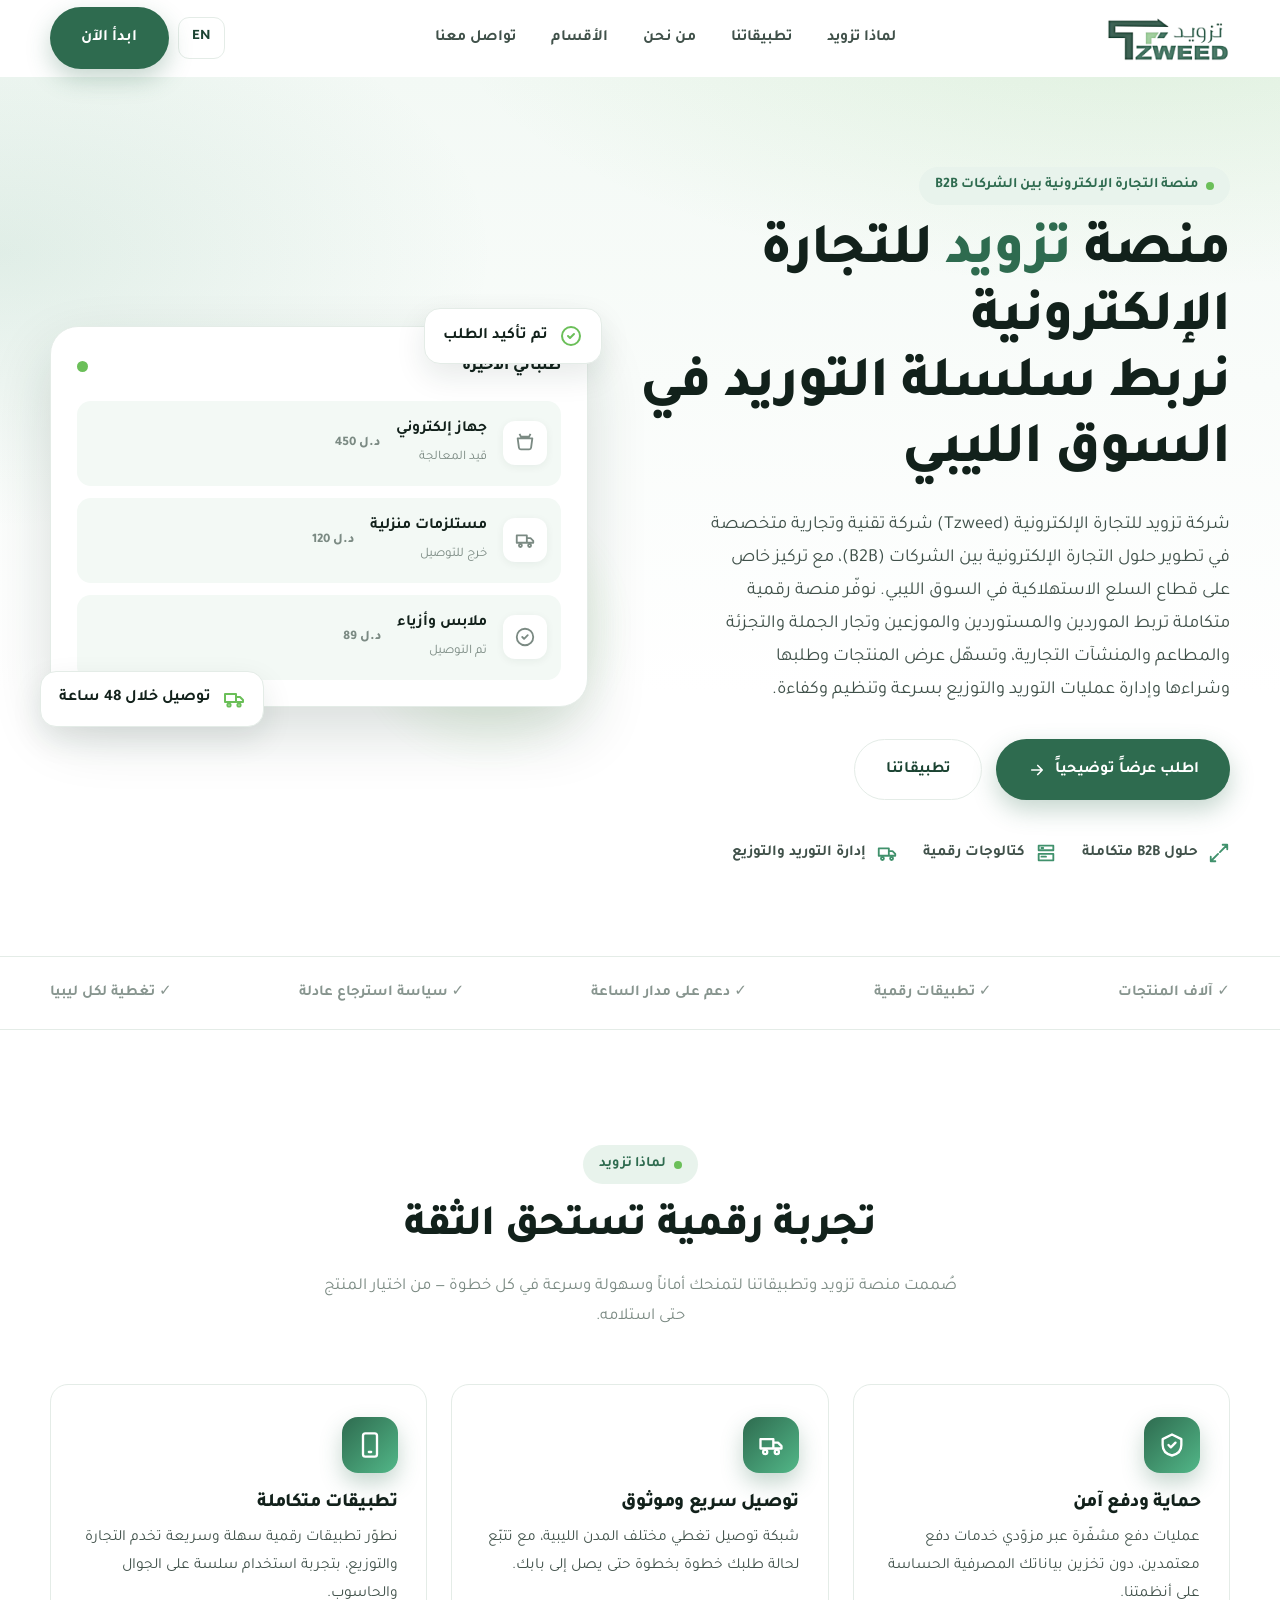
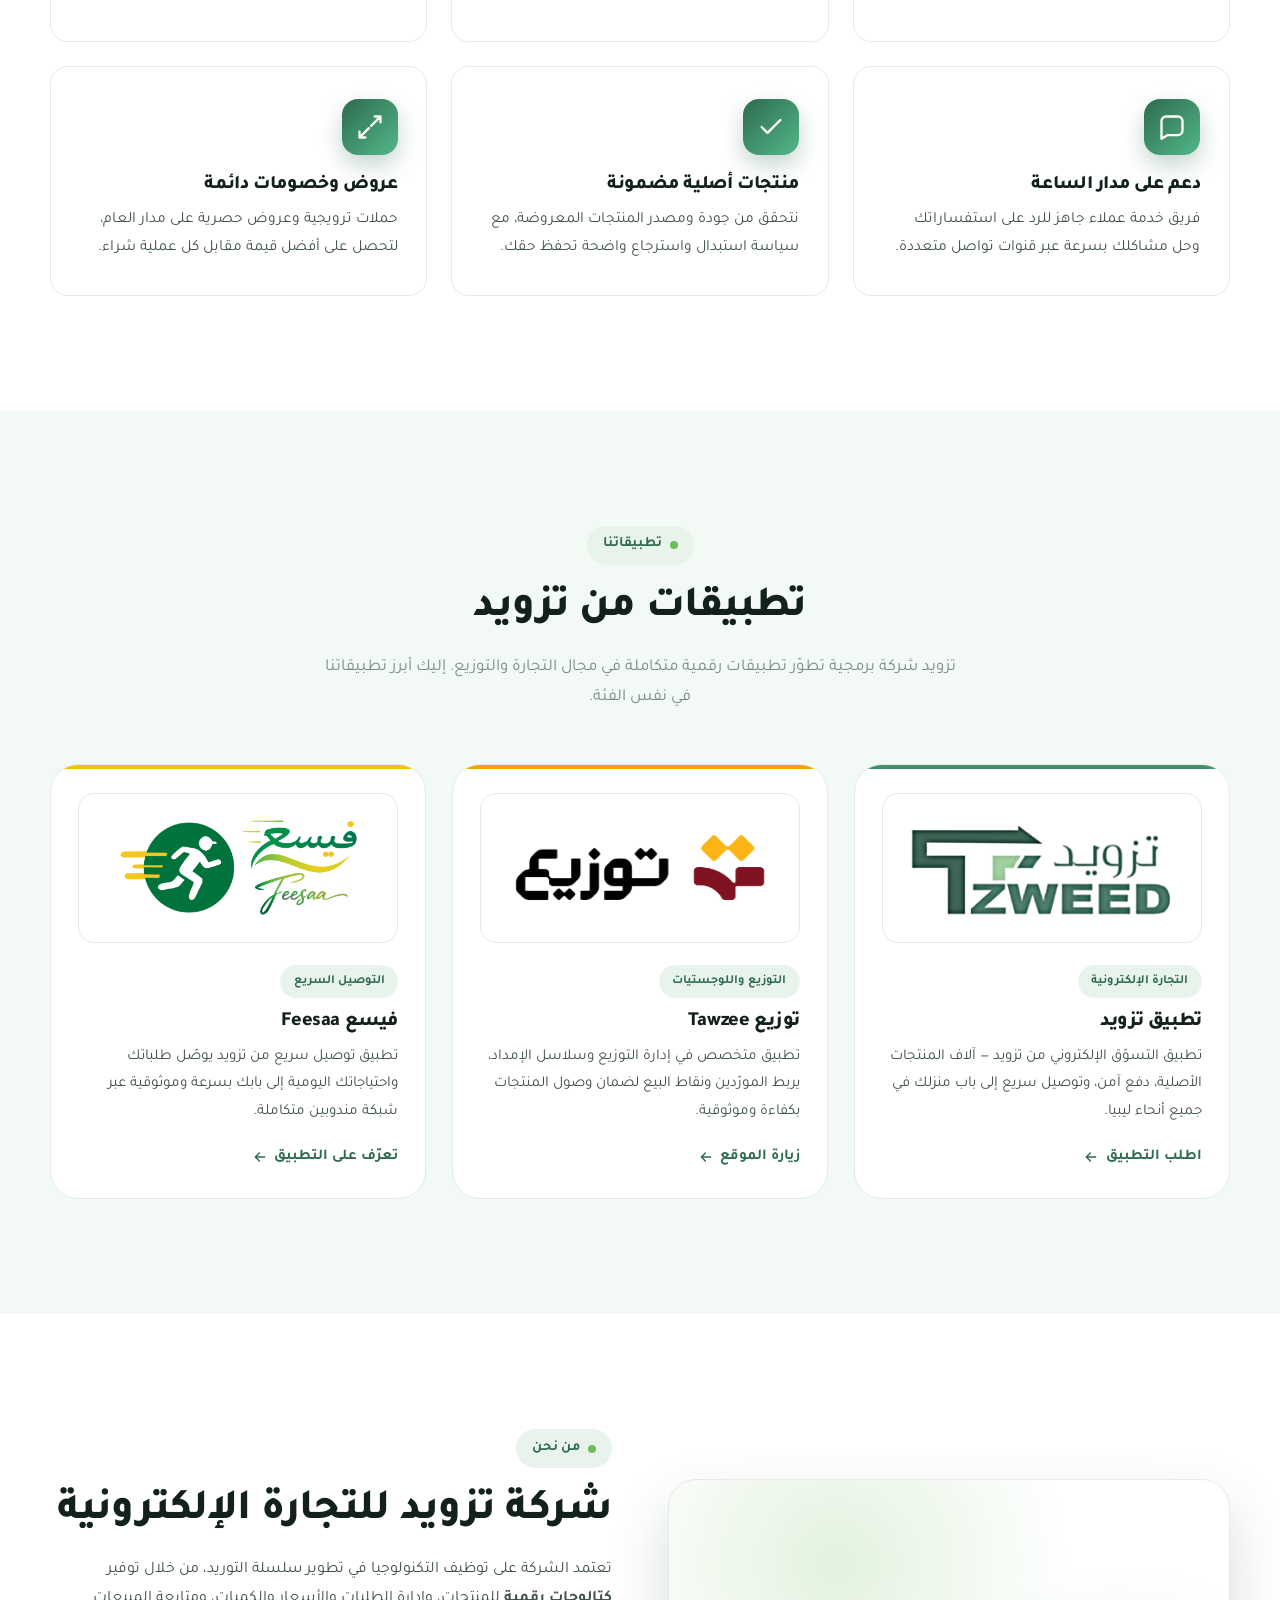
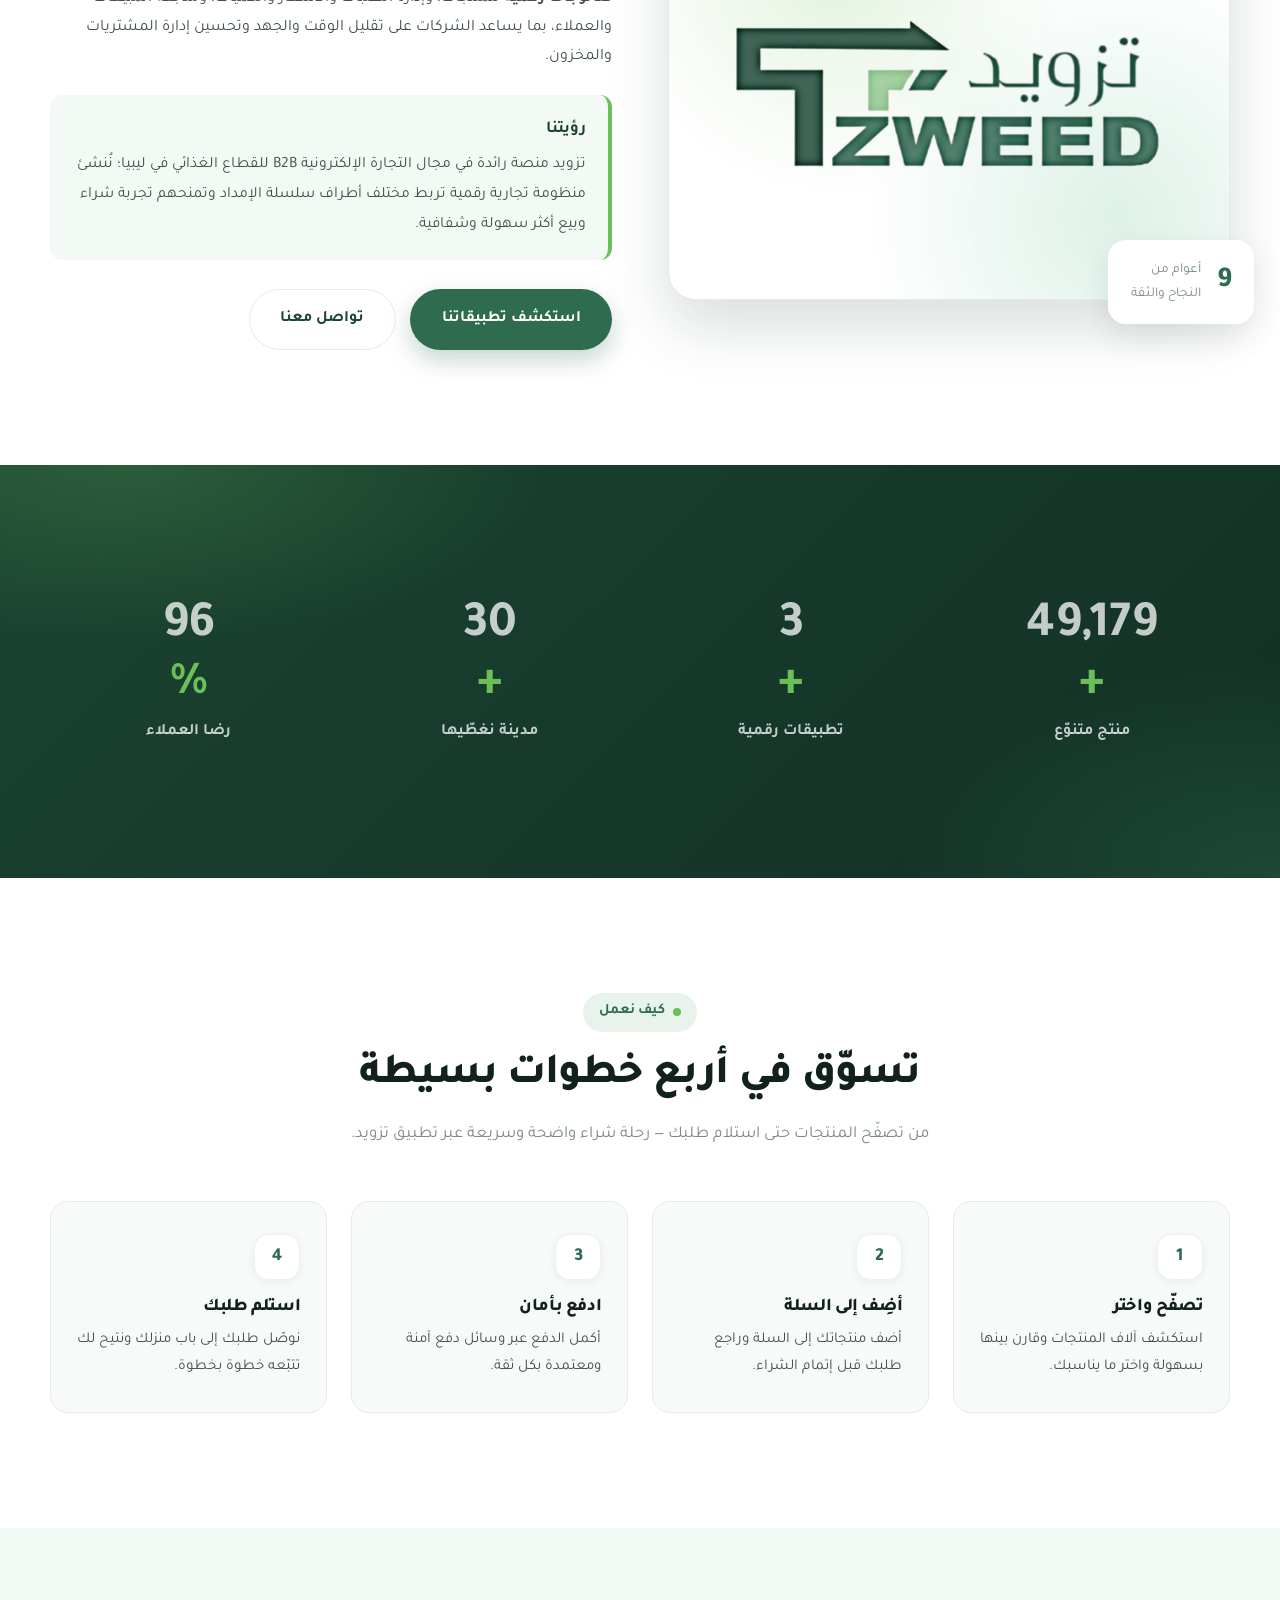
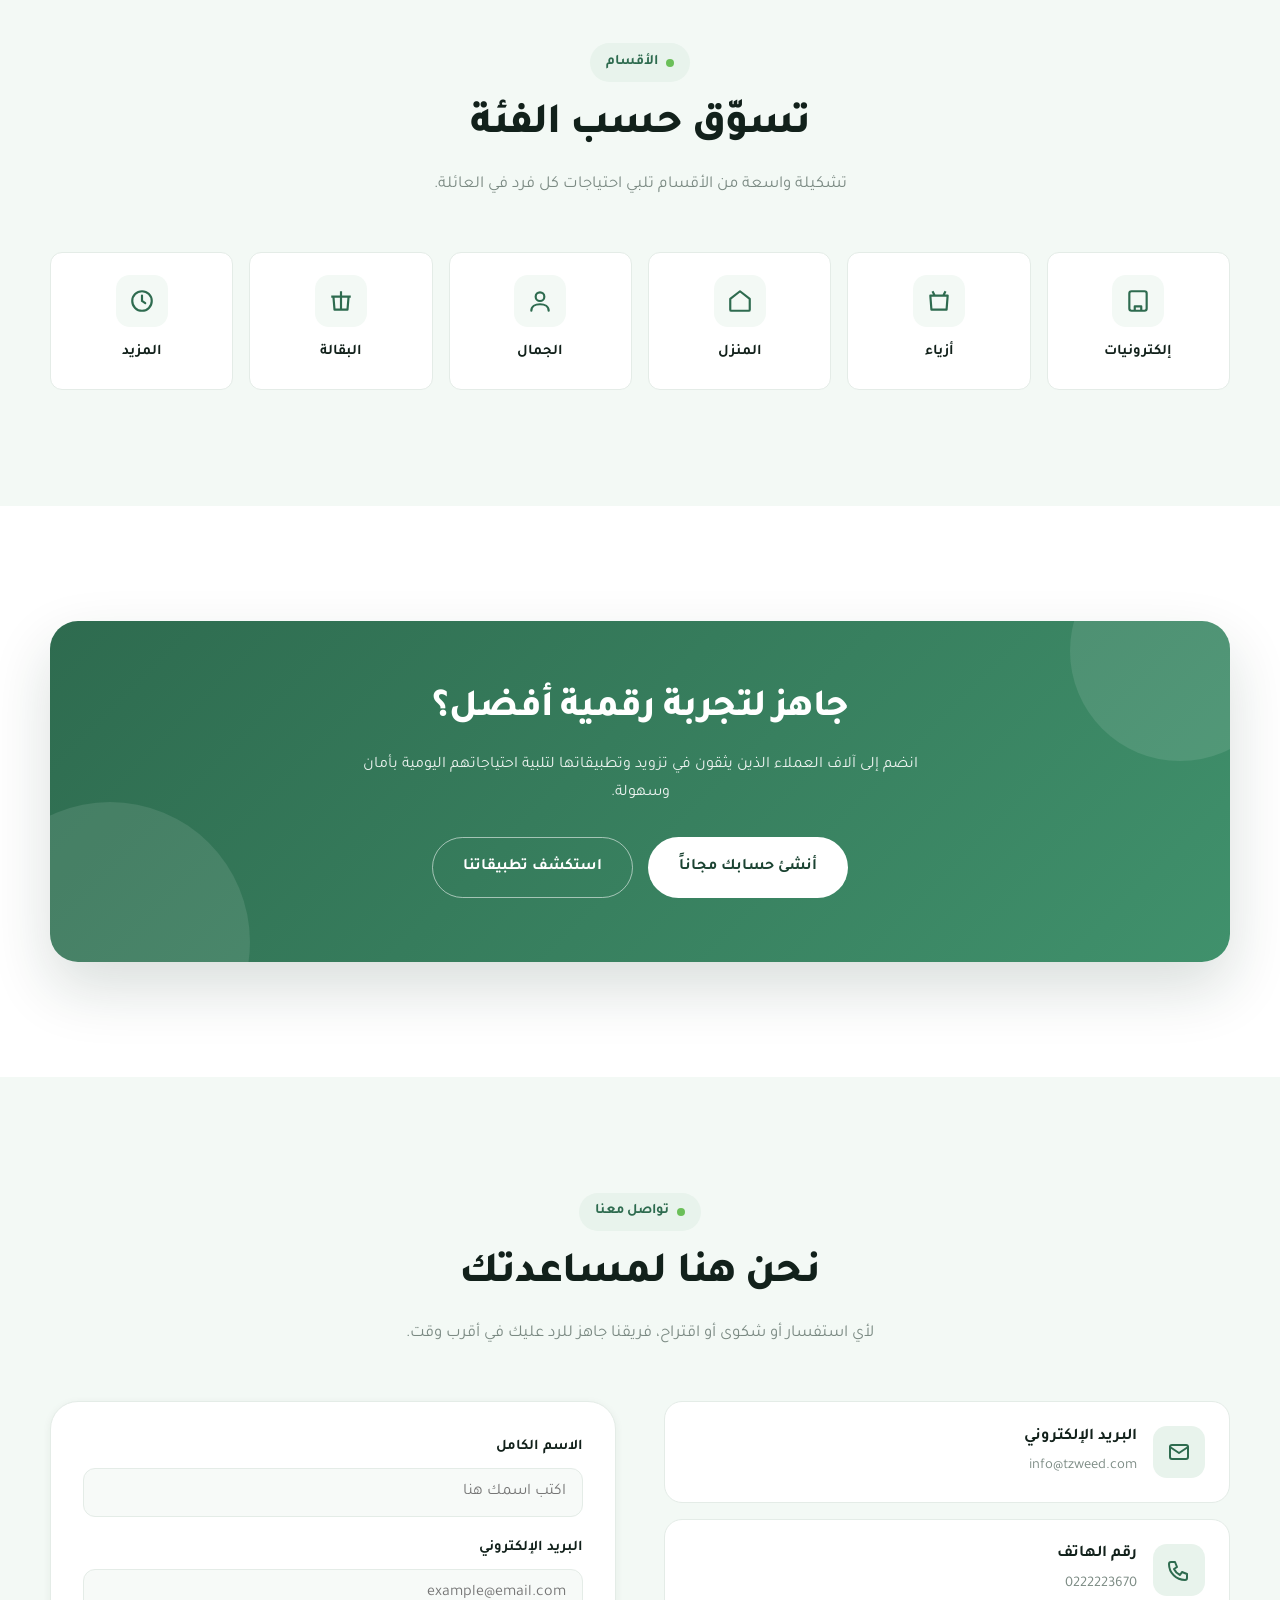
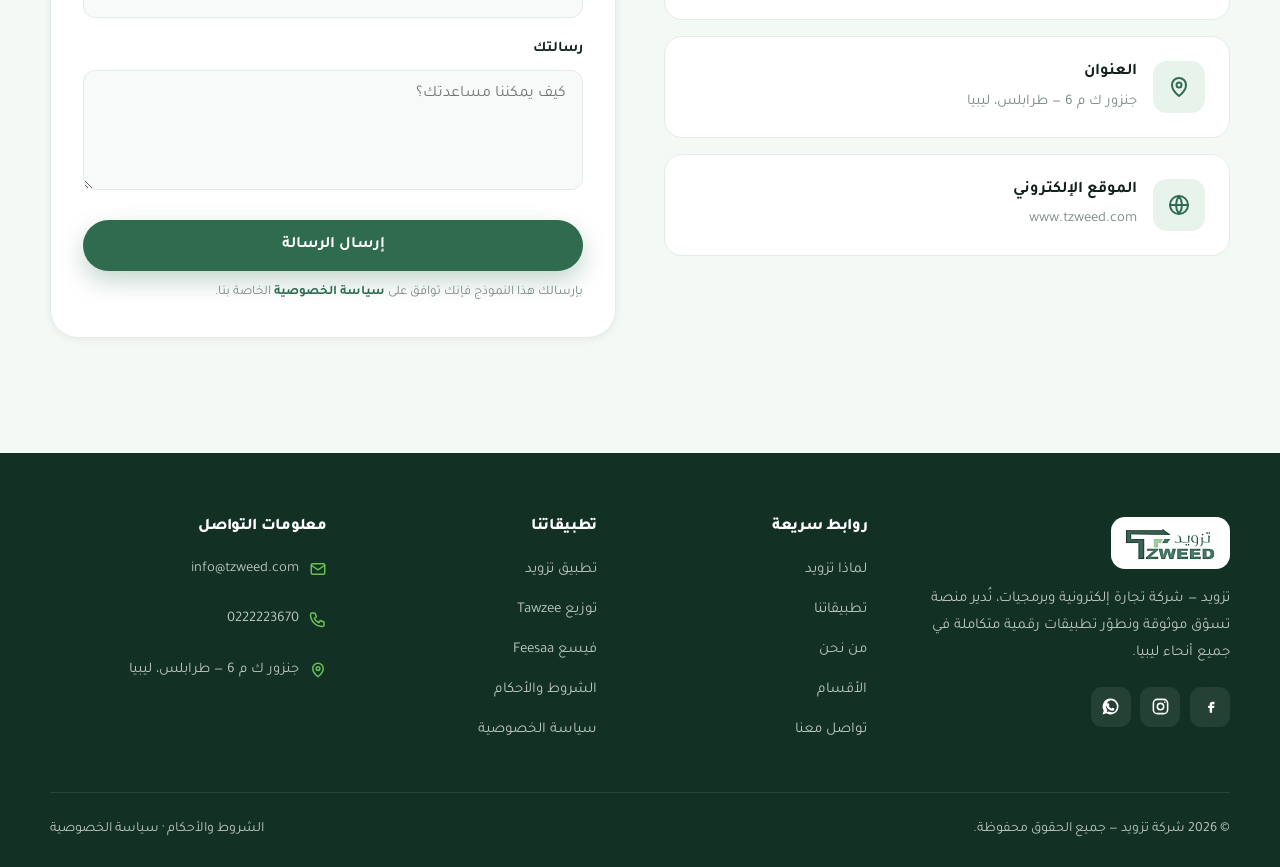
==== commit b665b1f7: "Link Tawzee app card to https://tawzee.ly Co-Authored-By: Claude Opus 4.8 <noreply@anthropic.com>" ====
--- a/index.html
+++ b/index.html
@@ -180,7 +180,7 @@
         <span class="sector" data-i18n="apps.tawzee.sector">التوزيع واللوجستيات</span>
         <h3 data-i18n="apps.tawzee.name">توزيع Tawzee</h3>
         <p data-i18n="apps.tawzee.desc">تطبيق متخصص في إدارة التوزيع وسلاسل الإمداد، يربط المورّدين ونقاط البيع لضمان وصول المنتجات بكفاءة وموثوقية.</p>
-        <a href="#contact" class="company-link"><span data-i18n="apps.tawzee.link">تعرّف على التطبيق</span>
+        <a href="https://tawzee.ly/" target="_blank" rel="noopener" class="company-link"><span data-i18n="apps.tawzee.link">زيارة الموقع</span>
           <svg viewBox="0 0 24 24" fill="none" stroke="currentColor" stroke-width="2.2"><path d="M19 12H5M11 6l-6 6 6 6" stroke-linecap="round" stroke-linejoin="round"/></svg>
         </a>
       </article>
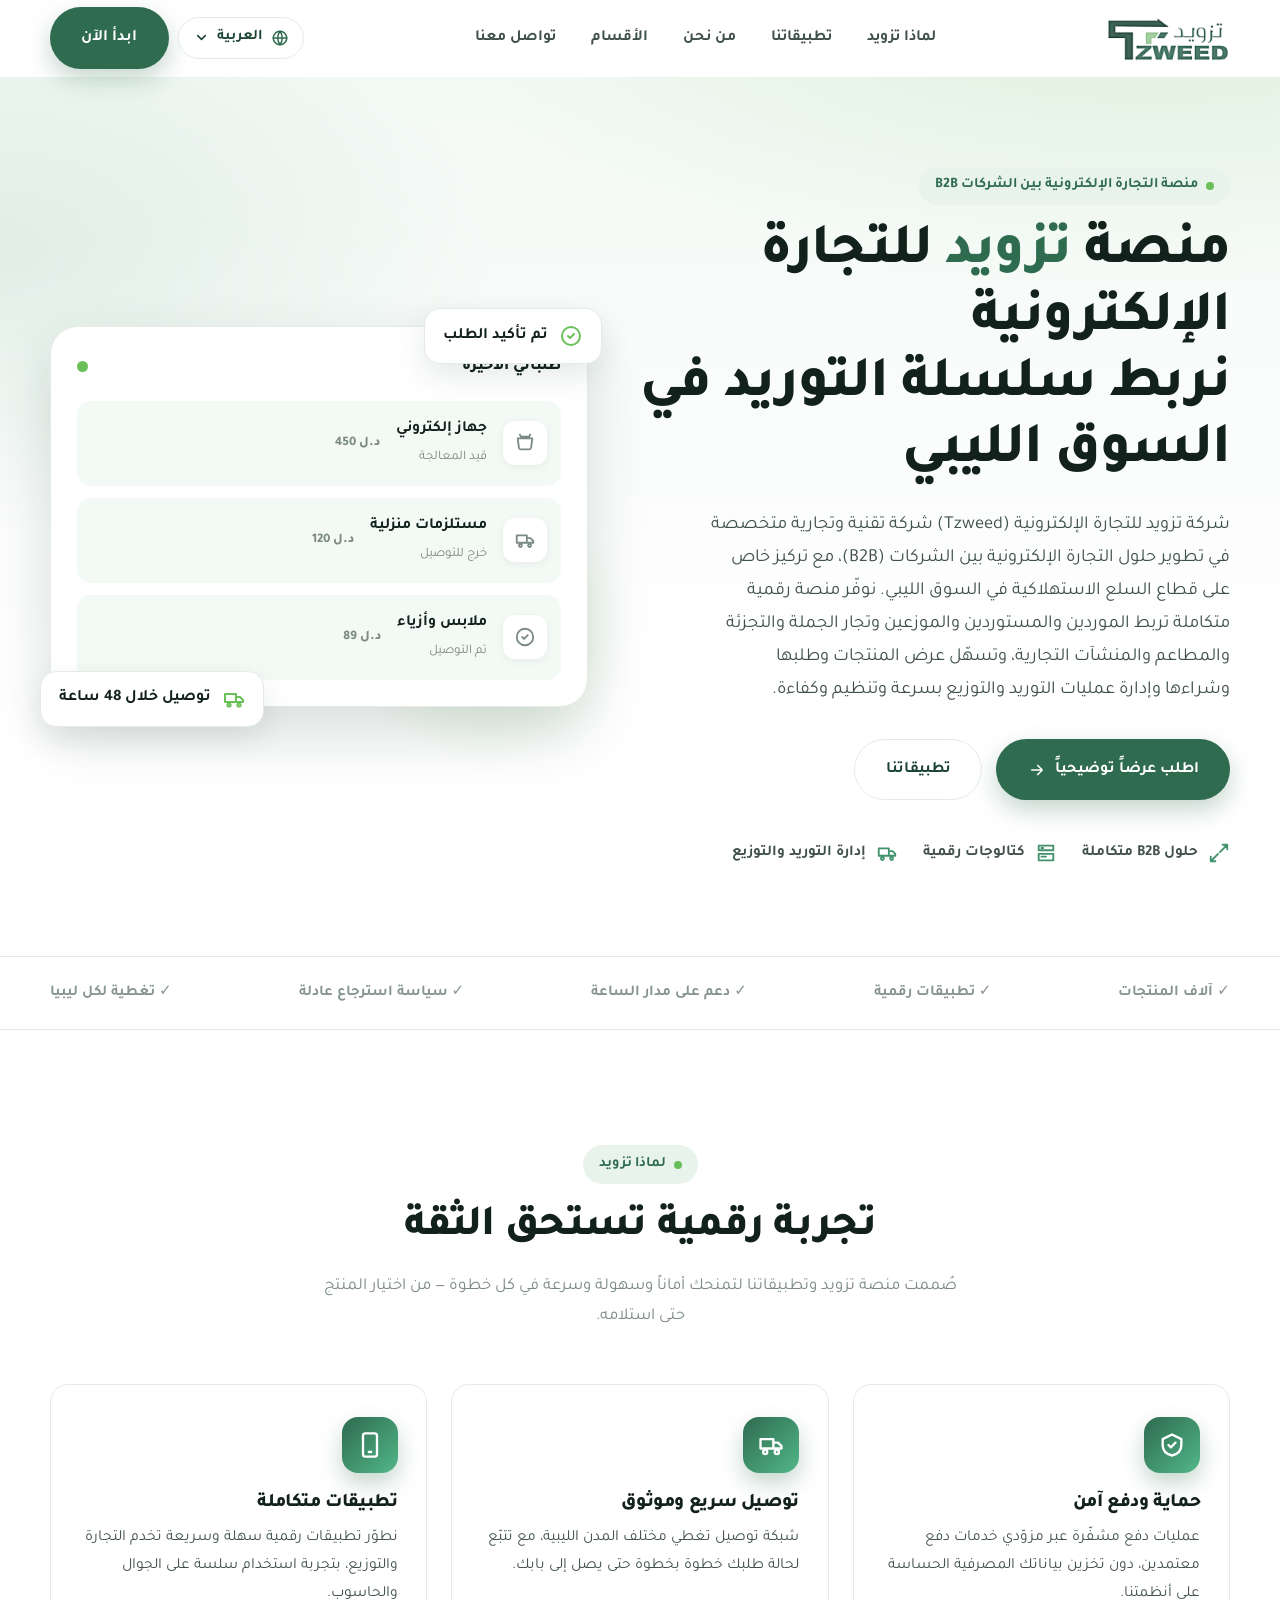
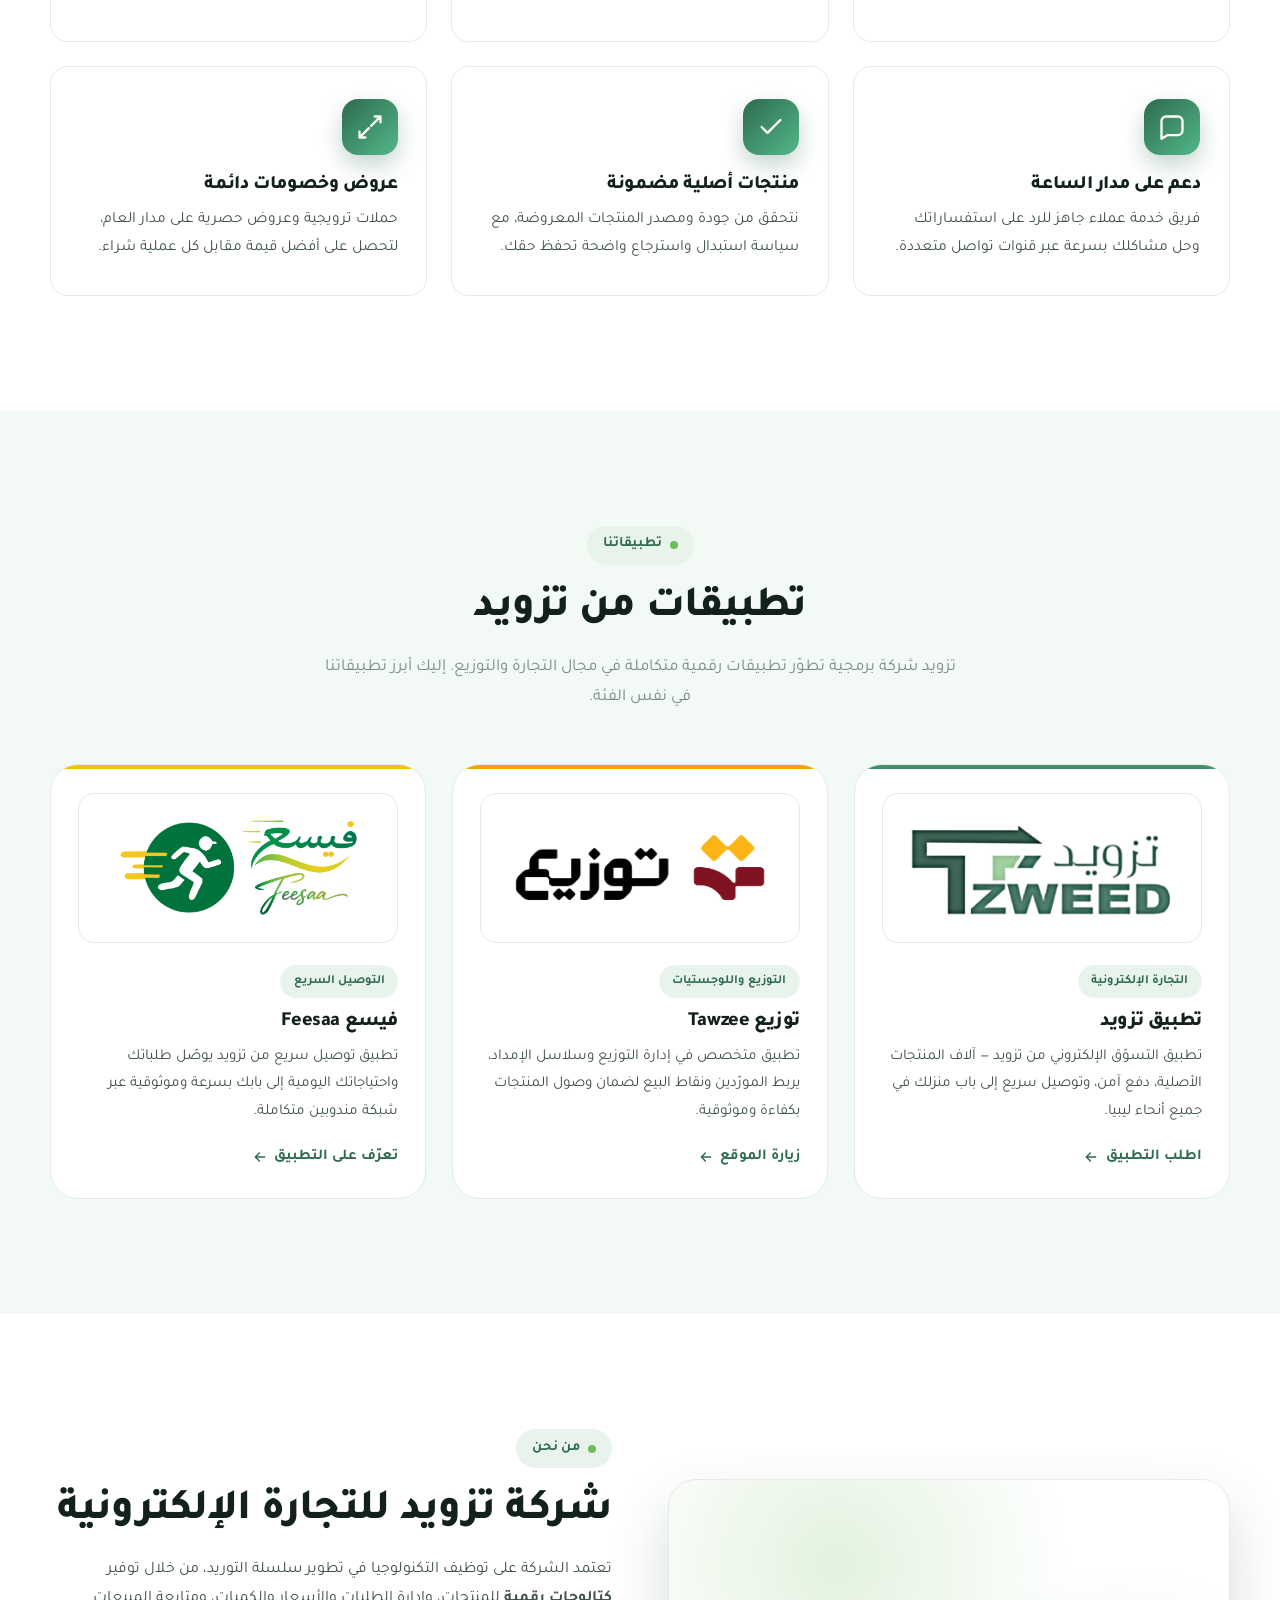
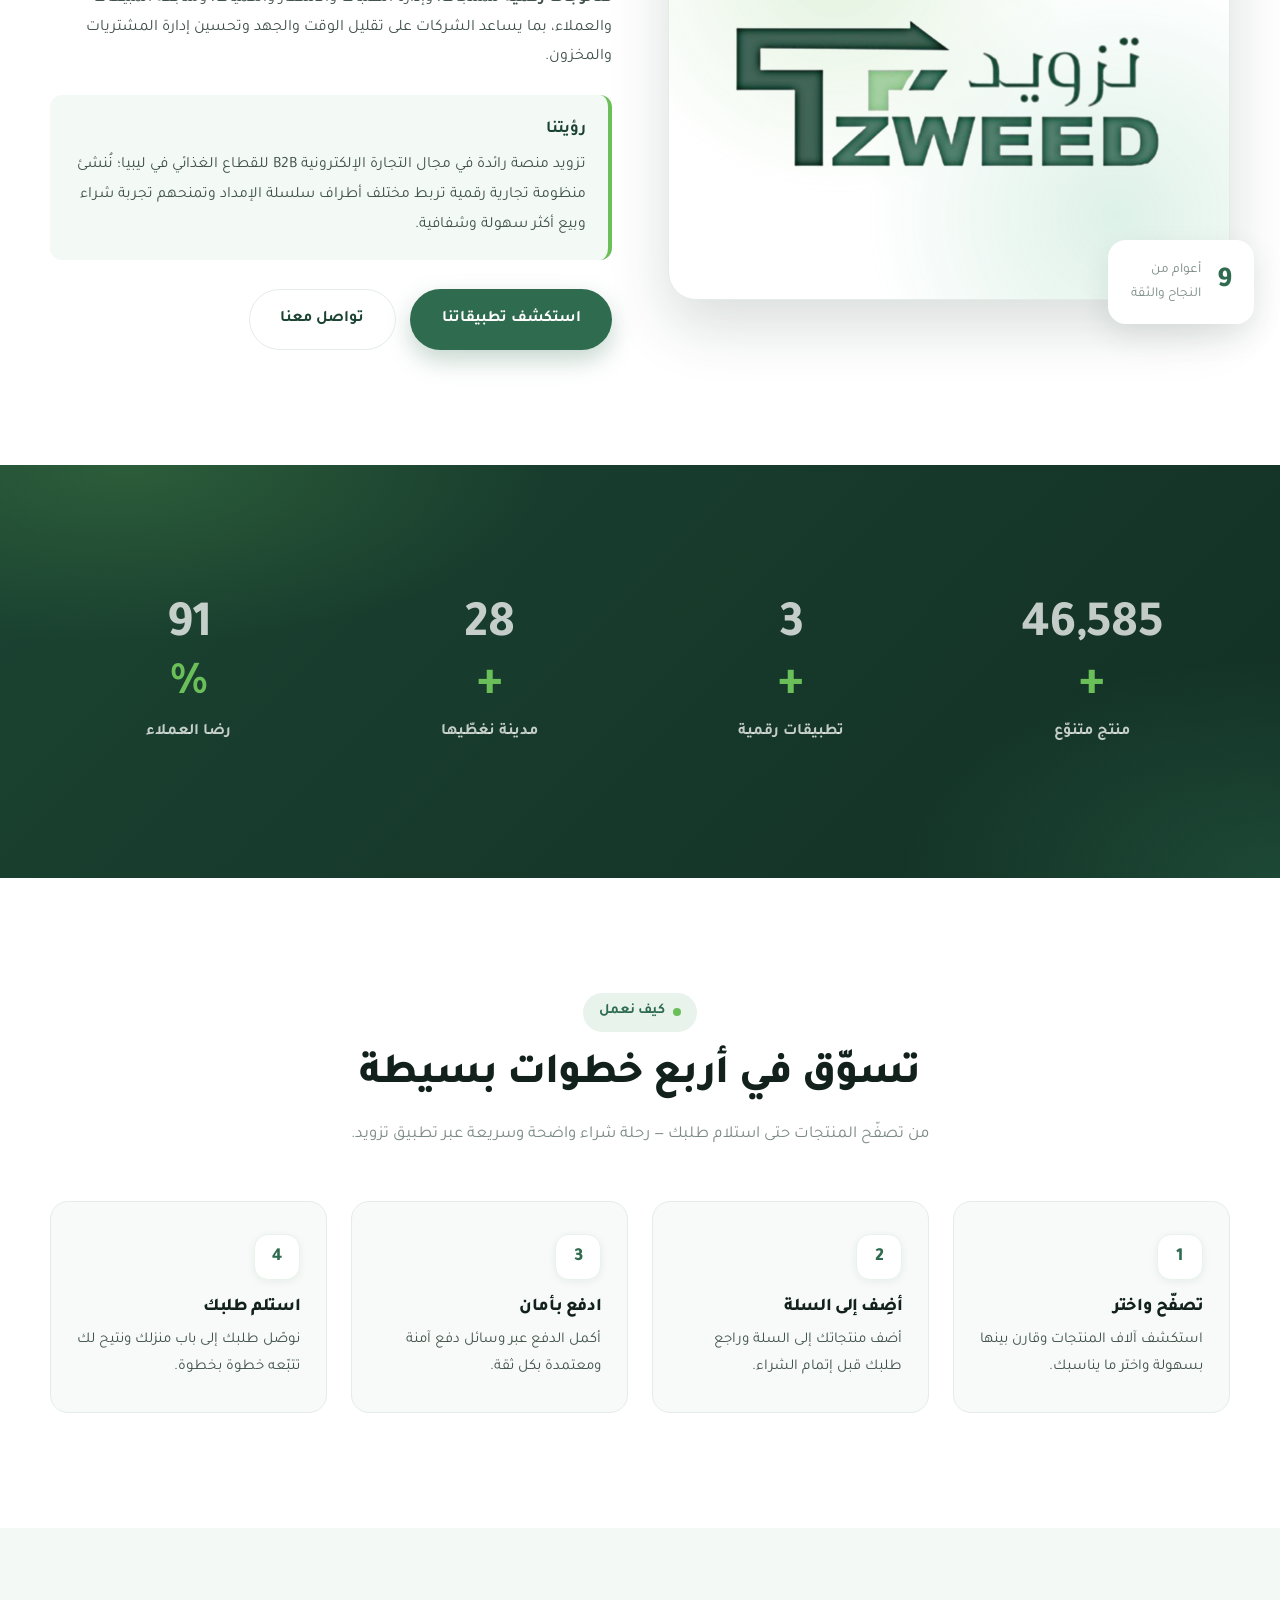
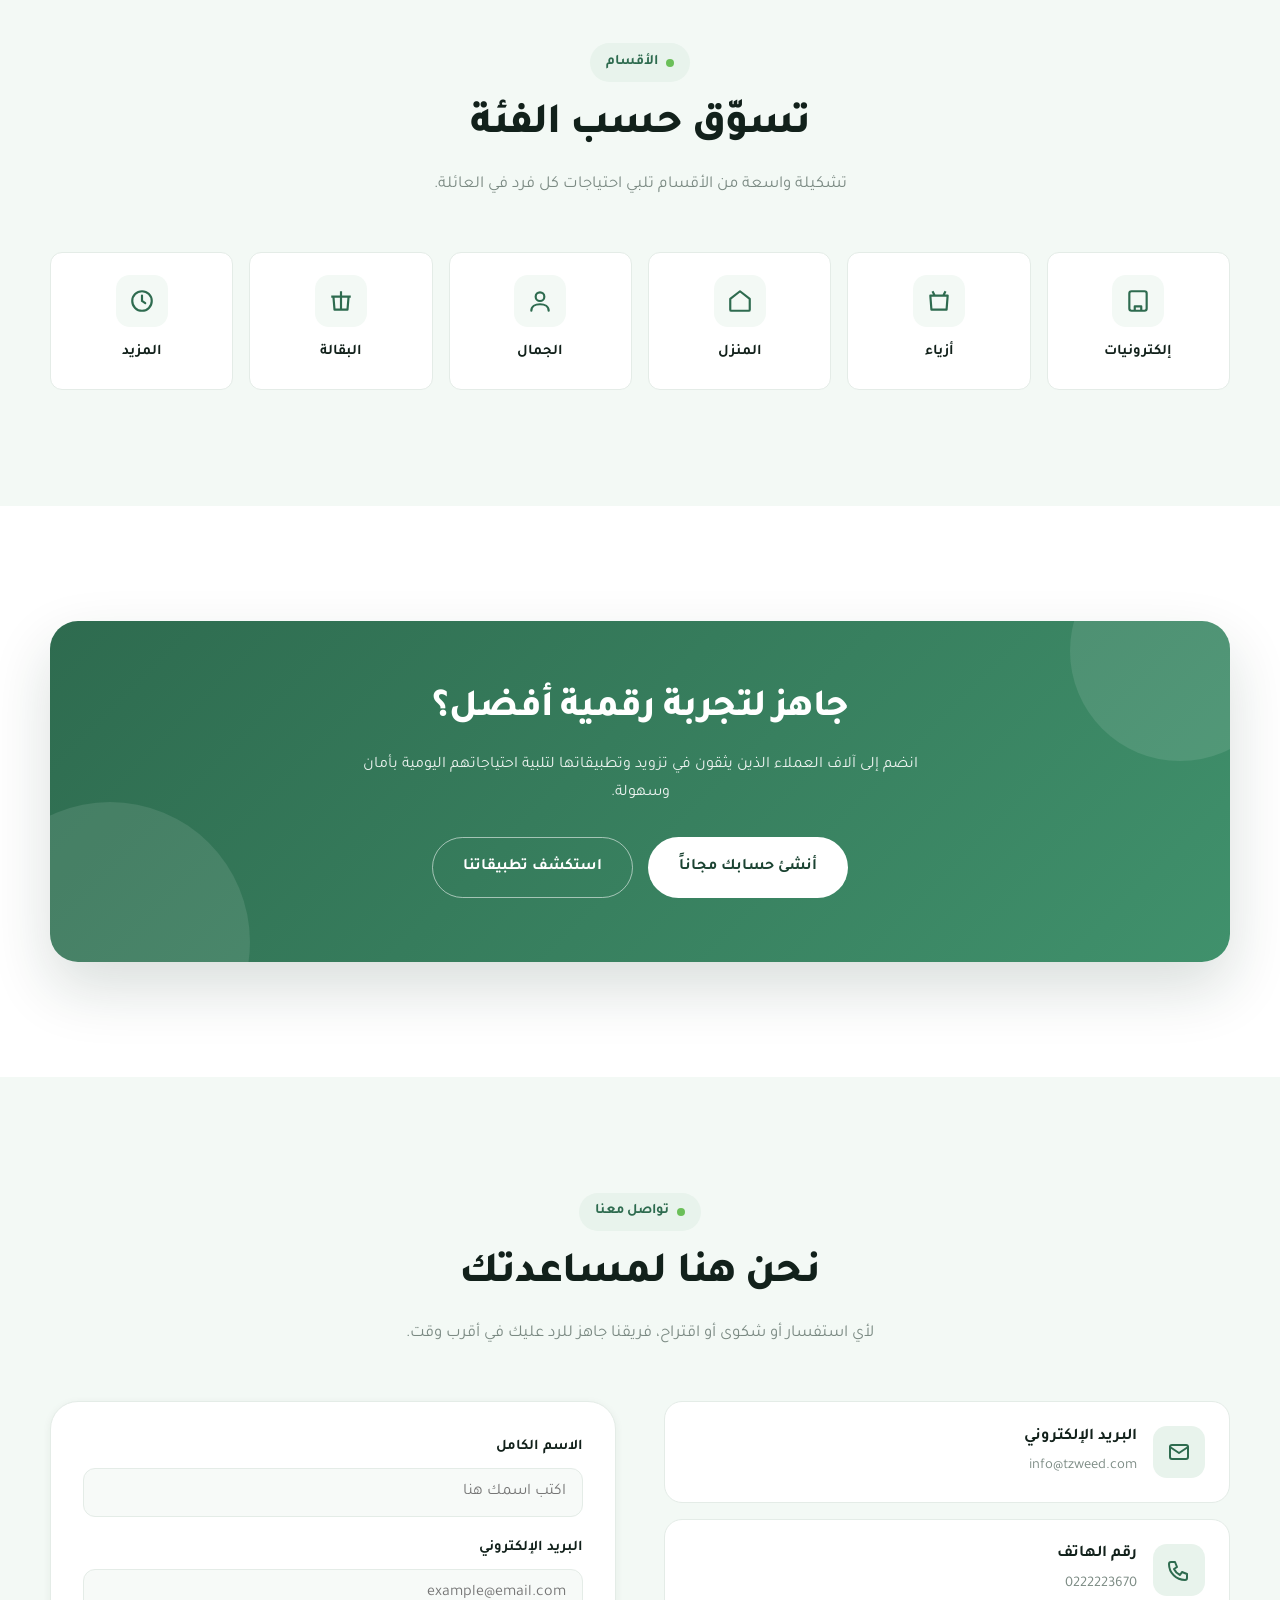
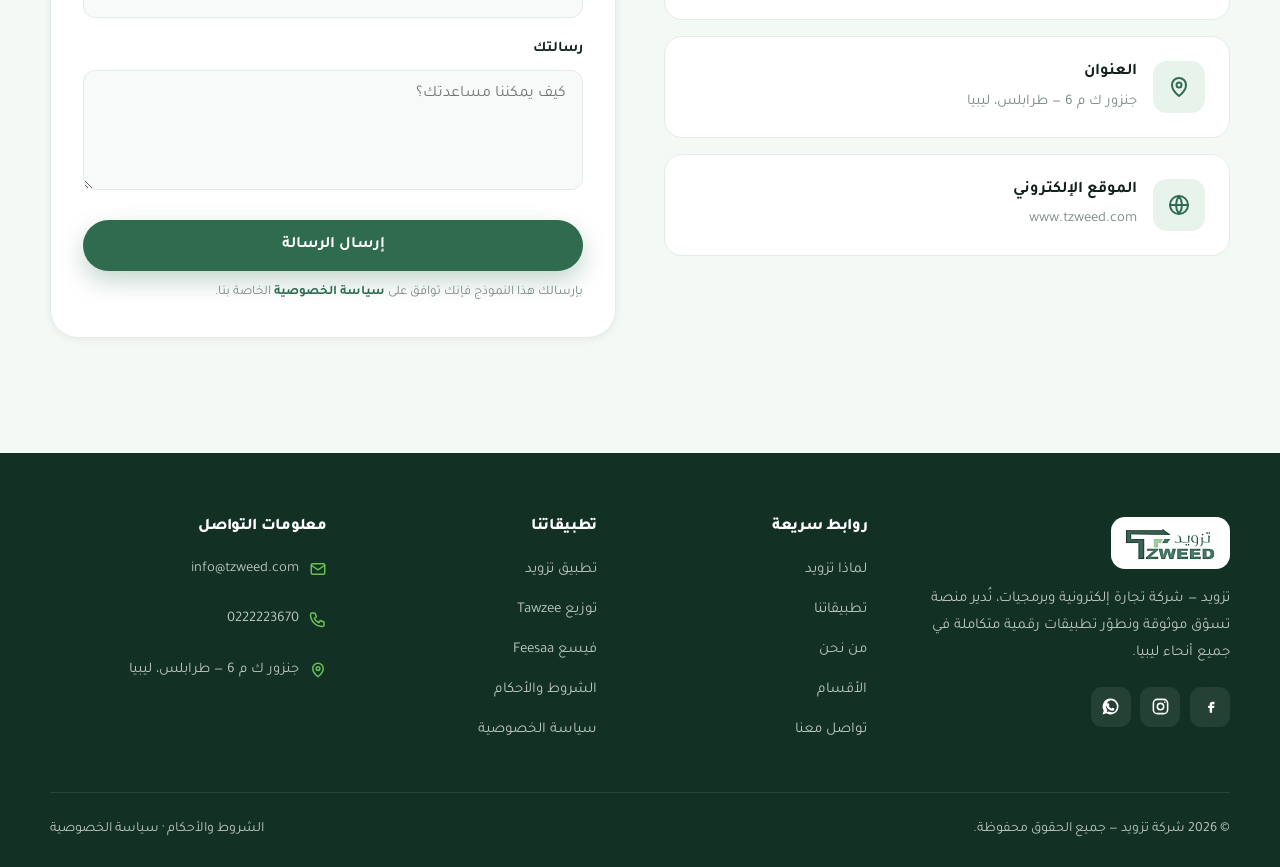
==== commit 505360ad: "Replace language toggle with AR/EN dropdown switcher Co-Authored-By: Claude Opus 4.8 <noreply@anthro" ====
--- a/index.html
+++ b/index.html
@@ -27,7 +27,25 @@
       <a href="#contact" data-i18n="nav.contact">تواصل معنا</a>
     </nav>
     <div class="nav-cta">
-      <button id="langToggle" class="lang-toggle" aria-label="Switch language">EN</button>
+      <div class="lang-switch">
+        <button class="lang-btn" id="langBtn" aria-haspopup="true" aria-expanded="false" aria-label="Language">
+          <svg class="globe" viewBox="0 0 24 24" fill="none" stroke="currentColor" stroke-width="2"><circle cx="12" cy="12" r="9"/><path d="M3 12h18M12 3a15 15 0 0 1 0 18M12 3a15 15 0 0 0 0 18" stroke-linecap="round"/></svg>
+          <span id="langCurrent">العربية</span>
+          <svg class="chev" viewBox="0 0 24 24" fill="none" stroke="currentColor" stroke-width="2.4"><path d="M6 9l6 6 6-6" stroke-linecap="round" stroke-linejoin="round"/></svg>
+        </button>
+        <div class="lang-menu" id="langMenu" role="menu">
+          <button class="lang-opt" data-lang="ar" role="menuitem">
+            <span class="lo-name">العربية</span>
+            <span class="lo-code">AR</span>
+            <svg class="lo-check" viewBox="0 0 24 24" fill="none" stroke="currentColor" stroke-width="2.6"><path d="M20 6L9 17l-5-5" stroke-linecap="round" stroke-linejoin="round"/></svg>
+          </button>
+          <button class="lang-opt" data-lang="en" role="menuitem">
+            <span class="lo-name">English</span>
+            <span class="lo-code">EN</span>
+            <svg class="lo-check" viewBox="0 0 24 24" fill="none" stroke="currentColor" stroke-width="2.6"><path d="M20 6L9 17l-5-5" stroke-linecap="round" stroke-linejoin="round"/></svg>
+          </button>
+        </div>
+      </div>
       <a href="#contact" class="btn btn-primary" data-i18n="nav.start">ابدأ الآن</a>
       <button class="nav-toggle" aria-label="القائمة"><span></span><span></span><span></span></button>
     </div>
--- a/css/styles.css
+++ b/css/styles.css
@@ -107,13 +107,36 @@
 .nav-links a:hover{color:var(--green-700);background:var(--green-mist)}
 .nav-links a.active{color:var(--green-700)}
 .nav-cta{display:flex;align-items:center;gap:.6rem}
-.lang-toggle{
-  font-family:inherit;font-weight:800;font-size:.9rem;cursor:pointer;
-  min-width:42px;height:42px;padding:0 .8rem;border-radius:11px;
-  border:1.5px solid var(--line);background:#fff;color:var(--green-800);
-  transition:.2s var(--ease);letter-spacing:.02em;
-}
-.lang-toggle:hover{border-color:var(--green-600);color:var(--green-700);background:var(--green-mist)}
+/* language switcher */
+.lang-switch{position:relative}
+.lang-btn{
+  display:flex;align-items:center;gap:.5rem;font-family:inherit;font-weight:700;font-size:.92rem;
+  cursor:pointer;height:42px;padding:0 .9rem;border-radius:999px;
+  border:1.5px solid var(--line);background:#fff;color:var(--green-800);transition:.2s var(--ease);
+}
+.lang-btn:hover{border-color:var(--green-600);background:var(--green-mist)}
+.lang-btn .globe{width:18px;height:18px;color:var(--green-700)}
+.lang-btn .chev{width:15px;height:15px;transition:transform .25s var(--ease)}
+.lang-switch.open .lang-btn .chev{transform:rotate(180deg)}
+.lang-switch.open .lang-btn{border-color:var(--green-600);background:var(--green-mist)}
+.lang-menu{
+  position:absolute;top:calc(100% + 8px);inset-inline-end:0;min-width:190px;z-index:70;
+  background:#fff;border:1px solid var(--line);border-radius:14px;box-shadow:var(--shadow-md);
+  padding:.4rem;opacity:0;visibility:hidden;transform:translateY(-6px);transition:.2s var(--ease);
+}
+.lang-switch.open .lang-menu{opacity:1;visibility:visible;transform:none}
+.lang-opt{
+  display:flex;align-items:center;gap:.6rem;width:100%;font-family:inherit;cursor:pointer;
+  background:none;border:0;padding:.6rem .7rem;border-radius:10px;color:var(--ink);font-size:.95rem;font-weight:600;
+  transition:.15s;
+}
+.lang-opt:hover{background:var(--green-mist)}
+.lang-opt .lo-name{flex:1;text-align:start}
+.lang-opt .lo-code{font-size:.72rem;font-weight:800;color:var(--muted);letter-spacing:.06em}
+.lang-opt .lo-check{width:17px;height:17px;color:var(--green-700);opacity:0}
+.lang-opt.active{color:var(--green-700)}
+.lang-opt.active .lo-code{color:var(--green-600)}
+.lang-opt.active .lo-check{opacity:1}
 /* LTR (English) */
 html[dir="ltr"] body{direction:ltr}
 .nav-toggle{display:none;flex-direction:column;gap:5px;background:none;border:0;cursor:pointer;padding:8px}
